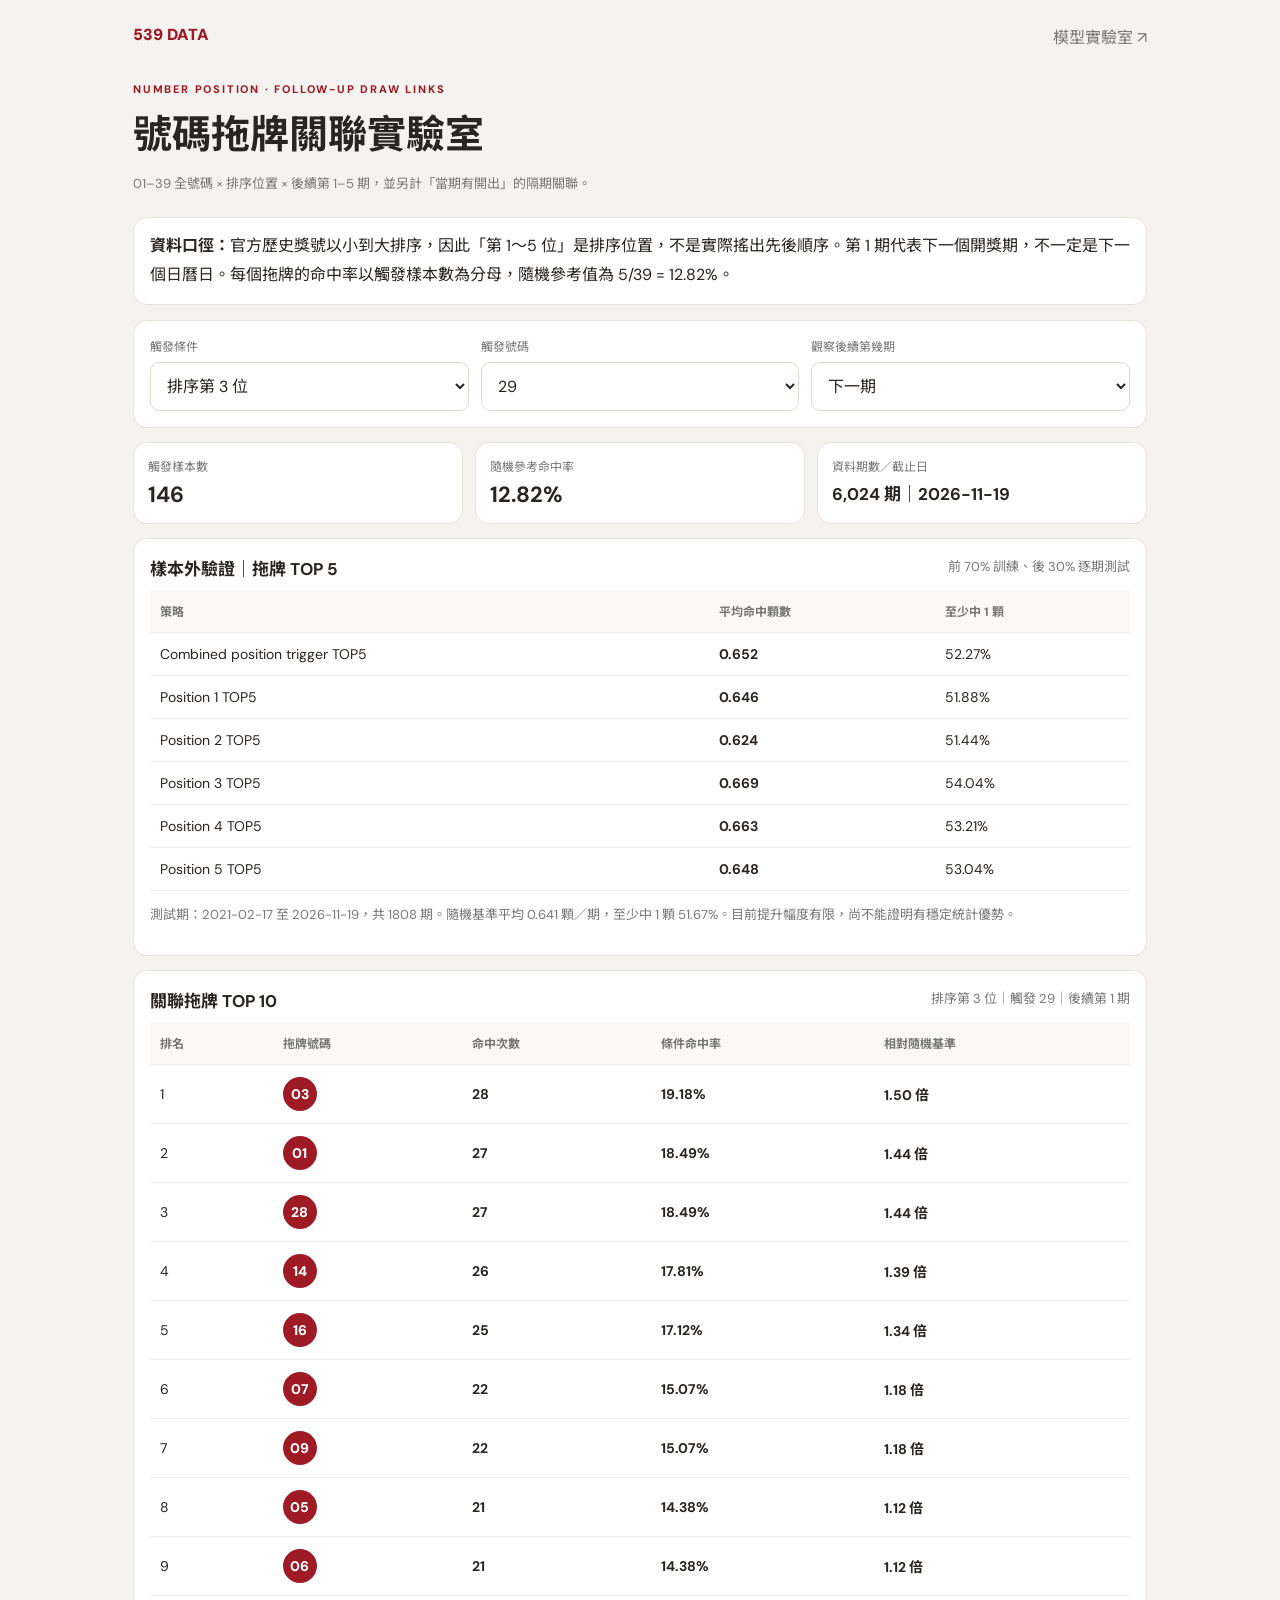
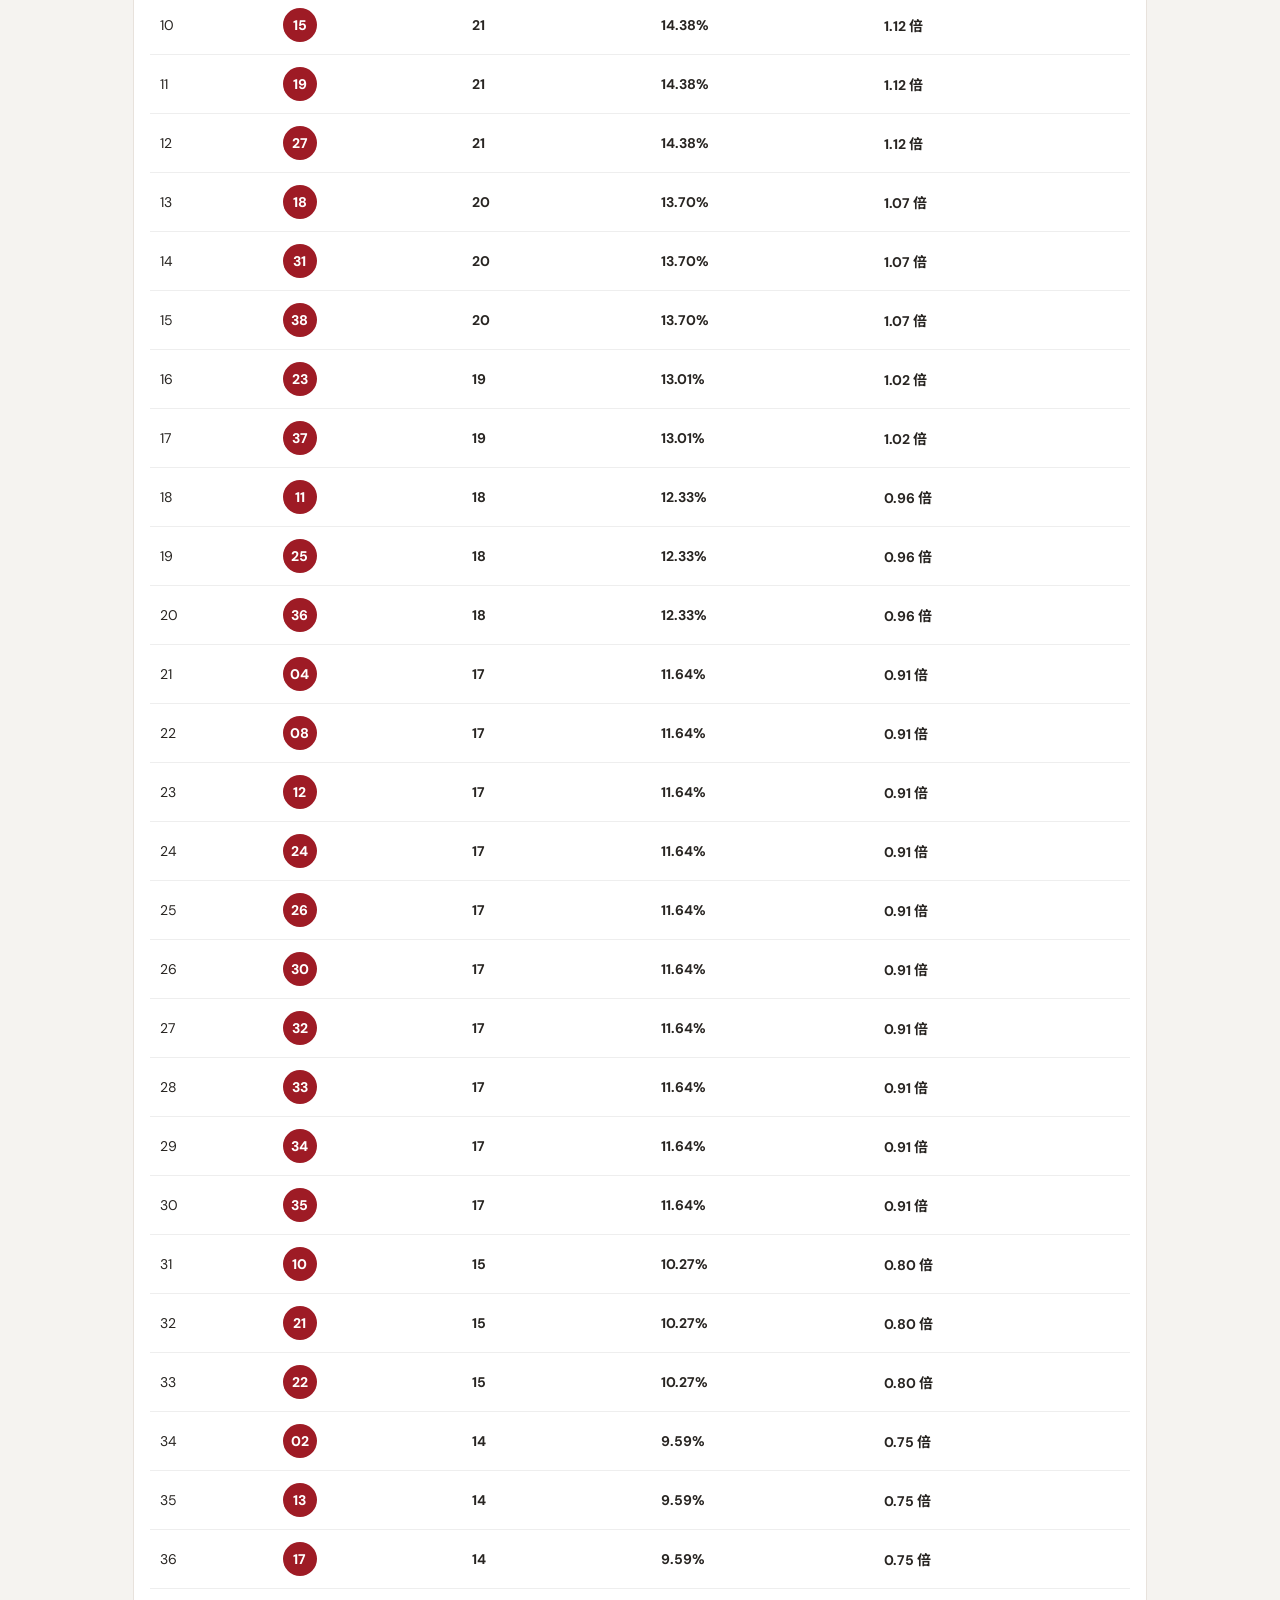
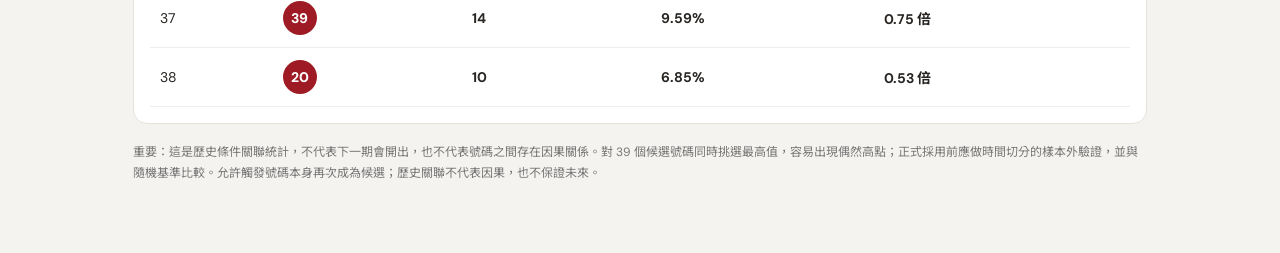
==== drag-lab.html @ 807c3ab5 "Clarify repeat numbers remain valid drag candidates" ====
<!doctype html>
<html lang="zh-Hant">
<head>
<meta charset="utf-8"><meta name="viewport" content="width=device-width,initial-scale=1">
<meta name="theme-color" content="#9e1b25"><meta name="description" content="今彩539全號碼、排序位置與後續開獎期拖牌關聯分析。">
<title>539 DATA｜號碼拖牌關聯實驗室</title>
<link rel="preconnect" href="https://fonts.googleapis.com"><link rel="preconnect" href="https://fonts.gstatic.com" crossorigin>
<link href="https://fonts.googleapis.com/css2?family=DM+Sans:wght@400;500;600;700;800&family=Noto+Sans+TC:wght@400;500;600;700;800&display=swap" rel="stylesheet">
<style>
:root{font-family:"DM Sans","Noto Sans TC",system-ui,sans-serif;color:#282522;background:#f5f3f0}*{box-sizing:border-box}body{margin:0}.wrap{max-width:1050px;margin:auto;padding:24px 18px 56px}.top{display:flex;justify-content:space-between;gap:12px;flex-wrap:wrap}.brand{font-weight:900;color:#9e1b25;text-decoration:none}.top a:last-child{color:#777;text-decoration:none}.intro{margin:34px 0 22px}.eyebrow{font-size:11px;letter-spacing:1.8px;color:#9e1b25;font-weight:800}.intro h1{font-size:clamp(27px,5vw,39px);margin:7px 0}.muted{color:#777;font-size:13px;line-height:1.7}.notice,.panel,.metric{background:white;border:1px solid #e8e2dc;border-radius:14px}.notice{padding:14px 16px;line-height:1.8;margin:15px 0}.controls{display:grid;grid-template-columns:repeat(3,minmax(0,1fr));gap:12px;padding:16px;background:white;border:1px solid #e8e2dc;border-radius:14px}.field label{display:block;font-size:12px;color:#777;margin-bottom:7px}.field select{width:100%;padding:12px;border:1px solid #ded8d1;border-radius:9px;background:#fff;font:inherit;color:#282522}.metrics{display:grid;grid-template-columns:repeat(3,minmax(0,1fr));gap:12px;margin:14px 0}.metric{padding:14px}.metric span{display:block;color:#777;font-size:12px}.metric b{display:block;font-size:22px;margin-top:5px}.panel{padding:16px;margin-top:14px}.panel-head{display:flex;justify-content:space-between;align-items:center;gap:12px;margin-bottom:10px}.panel-head h2{font-size:17px;margin:0}.tablewrap{overflow:auto}table{border-collapse:collapse;width:100%;min-width:520px}th,td{text-align:left;padding:12px 10px;border-bottom:1px solid #eee;font-size:14px}th{font-size:12px;color:#777;background:#faf9f7}td b{font-variant-numeric:tabular-nums}.ball{display:inline-flex;width:34px;height:34px;border-radius:50%;align-items:center;justify-content:center;background:#9e1b25;color:white;font-weight:800}.lift{font-weight:700}.foot{color:#777;font-size:12px;line-height:1.8;margin-top:18px}.empty{padding:18px;color:#777}@media(max-width:620px){.controls{grid-template-columns:1fr}.metrics{grid-template-columns:1fr 1fr}.metric:last-child{grid-column:1/-1}}
</style></head>
<body><main class="wrap">
<div class="top"><a class="brand" href="./">539 DATA</a><a href="./model-lab.html">模型實驗室 ↗</a></div>
<section class="intro"><div class="eyebrow">NUMBER POSITION · FOLLOW-UP DRAW LINKS</div><h1>號碼拖牌關聯實驗室</h1><p class="muted">01–39 全號碼 × 排序位置 × 後續第 1–5 期，並另計「當期有開出」的隔期關聯。</p></section>
<div class="notice"><b>資料口徑：</b>官方歷史獎號以小到大排序，因此「第 1～5 位」是排序位置，不是實際搖出先後順序。第 1 期代表下一個開獎期，不一定是下一個日曆日。每個拖牌的命中率以觸發樣本數為分母，隨機參考值為 5/39 = 12.82%。</div>
<section class="controls">
<div class="field"><label for="mode">觸發條件</label><select id="mode"><option value="0">當期有開出（不分位置）</option><option value="1">排序第 1 位</option><option value="2">排序第 2 位</option><option value="3" selected>排序第 3 位</option><option value="4">排序第 4 位</option><option value="5">排序第 5 位</option></select></div>
<div class="field"><label for="number">觸發號碼</label><select id="number"></select></div>
<div class="field"><label for="lag">觀察後續第幾期</label><select id="lag"><option value="1">下一期</option><option value="2">後第 2 期</option><option value="3">後第 3 期</option><option value="4">後第 4 期</option><option value="5">後第 5 期</option></select></div>
</section>
<section class="metrics"><div class="metric"><span>觸發樣本數</span><b id="samples">—</b></div><div class="metric"><span>隨機參考命中率</span><b>12.82%</b></div><div class="metric"><span>資料期數／截止日</span><b id="periods" style="font-size:17px">—</b></div></section>
<section class="panel"><div class="panel-head"><h2>樣本外驗證｜拖牌 TOP 5</h2><span class="muted">前 70% 訓練、後 30% 逐期測試</span></div><div class="tablewrap"><table><thead><tr><th>策略</th><th>平均命中顆數</th><th>至少中 1 顆</th></tr></thead><tbody id="validationRows"><tr><td colspan="3">讀取驗證資料…</td></tr></tbody></table></div><p class="muted" id="validationNote"></p></section>
<section class="panel"><div class="panel-head"><h2>關聯拖牌 TOP 10</h2><span class="muted" id="caption">—</span></div><div class="tablewrap"><table><thead><tr><th>排名</th><th>拖牌號碼</th><th>命中次數</th><th>條件命中率</th><th>相對隨機基準</th></tr></thead><tbody id="rows"><tr><td colspan="5">載入分析資料中…</td></tr></tbody></table></div></section>
<p class="foot">重要：這是歷史條件關聯統計，不代表下一期會開出，也不代表號碼之間存在因果關係。對 39 個候選號碼同時挑選最高值，容易出現偶然高點；正式採用前應做時間切分的樣本外驗證，並與隨機基準比較。允許觸發號碼本身再次成為候選；歷史關聯不代表因果，也不保證未來。</p>
</main>
<script>
(async()=>{
 const $=s=>document.querySelector(s), pad=n=>String(n).padStart(2,"0");
 const number=$("#number");for(let n=1;n<=39;n++){const o=document.createElement("option");o.value=n;o.textContent=pad(n);if(n===29)o.selected=true;number.append(o)}
 try{
  const r=await fetch("./data/drag-links539.json?v="+Date.now(),{cache:"no-store"});if(!r.ok)throw Error("分析資料尚未部署");const d=await r.json();
  $("#periods").textContent=d.historyCount.toLocaleString("zh-TW")+" 期｜"+d.through;
  if(d.validation){const v=d.validation,rows=v.rows||[];$("#validationRows").innerHTML=rows.map(x=>'<tr><td>'+x.name+'</td><td><b>'+x.avgHitsPerDraw.toFixed(3)+'</b></td><td>'+ (x.atLeastOneRate*100).toFixed(2)+'%</td></tr>').join('');$("#validationNote").textContent='測試期：'+v.testFrom+' 至 '+v.testThrough+'，共 '+v.testDraws+' 期。隨機基準平均 '+v.randomExpectedHits.toFixed(3)+' 顆／期，至少中 1 顆 '+(v.randomAtLeastOne*100).toFixed(2)+'%。目前提升幅度有限，尚不能證明有穩定統計優勢。';}
  function render(){const p=Number($("#mode").value),n=Number(number.value),lag=Number($("#lag").value),item=d.records.find(x=>x.position===p&&x.trigger===n&&x.lag===lag);if(!item)throw Error("找不到對應統計");
   $("#samples").textContent=item.opportunities.toLocaleString("zh-TW");$("#caption").textContent=(p===0?"當期有開出":("排序第 "+p+" 位"))+"｜觸發 "+pad(n)+"｜後續第 "+lag+" 期";
   $("#rows").innerHTML=item.top.map((x,i)=>'<tr><td>'+(i+1)+'</td><td><span class="ball">'+pad(x.number)+'</span></td><td><b>'+x.hits+'</b></td><td><b>'+ (x.rate*100).toFixed(2)+'%</b></td><td class="lift">'+x.lift.toFixed(2)+' 倍</td></tr>').join("");
  }
  ["mode","number","lag"].forEach(id=>$("#"+id).addEventListener("change",render));render();
 }catch(e){$("#rows").innerHTML='<tr><td colspan="5" class="empty">'+e.message+'</td></tr>'}
})();
</script></body></html>
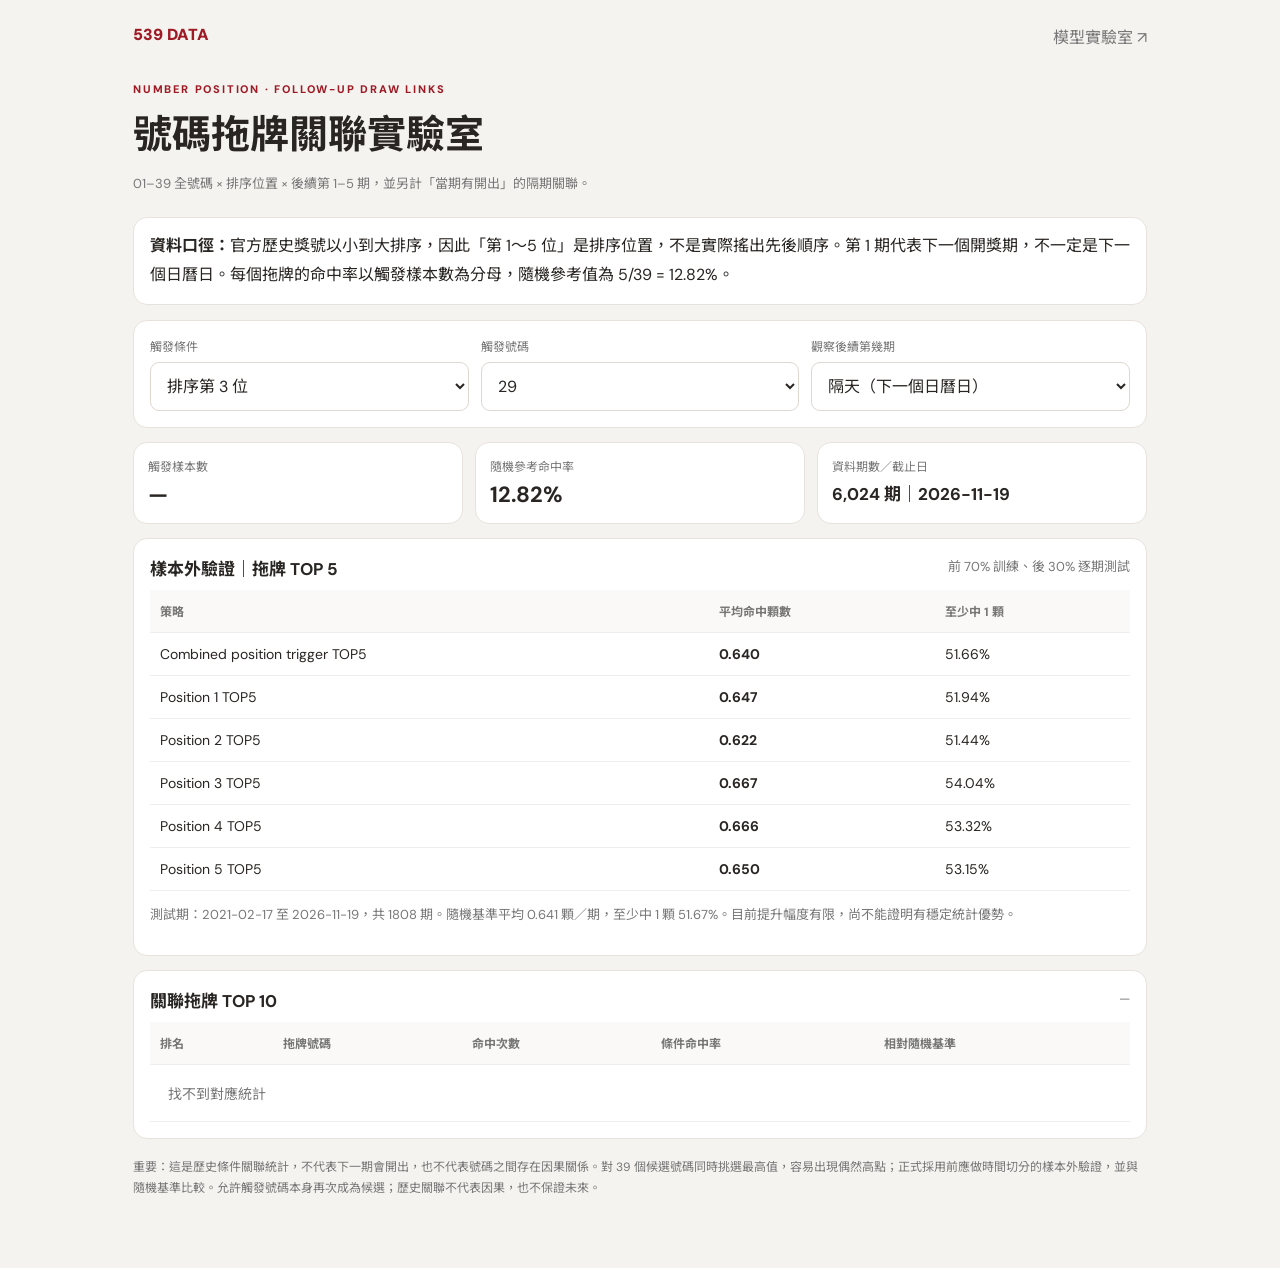
==== commit dc040c26: "Add next-calendar-day option to drag-link lab" ====
--- a/drag-lab.html
+++ b/drag-lab.html
@@ -16,7 +16,7 @@
 <section class="controls">
 <div class="field"><label for="mode">觸發條件</label><select id="mode"><option value="0">當期有開出（不分位置）</option><option value="1">排序第 1 位</option><option value="2">排序第 2 位</option><option value="3" selected>排序第 3 位</option><option value="4">排序第 4 位</option><option value="5">排序第 5 位</option></select></div>
 <div class="field"><label for="number">觸發號碼</label><select id="number"></select></div>
-<div class="field"><label for="lag">觀察後續第幾期</label><select id="lag"><option value="1">下一期</option><option value="2">後第 2 期</option><option value="3">後第 3 期</option><option value="4">後第 4 期</option><option value="5">後第 5 期</option></select></div>
+<div class="field"><label for="lag">觀察後續第幾期</label><select id="lag"><option value="day+1">隔天（下一個日曆日）</option><option value="1">下一期</option><option value="2">後第 2 期</option><option value="3">後第 3 期</option><option value="4">後第 4 期</option><option value="5">後第 5 期</option></select></div>
 </section>
 <section class="metrics"><div class="metric"><span>觸發樣本數</span><b id="samples">—</b></div><div class="metric"><span>隨機參考命中率</span><b>12.82%</b></div><div class="metric"><span>資料期數／截止日</span><b id="periods" style="font-size:17px">—</b></div></section>
 <section class="panel"><div class="panel-head"><h2>樣本外驗證｜拖牌 TOP 5</h2><span class="muted">前 70% 訓練、後 30% 逐期測試</span></div><div class="tablewrap"><table><thead><tr><th>策略</th><th>平均命中顆數</th><th>至少中 1 顆</th></tr></thead><tbody id="validationRows"><tr><td colspan="3">讀取驗證資料…</td></tr></tbody></table></div><p class="muted" id="validationNote"></p></section>
@@ -31,8 +31,8 @@
   const r=await fetch("./data/drag-links539.json?v="+Date.now(),{cache:"no-store"});if(!r.ok)throw Error("分析資料尚未部署");const d=await r.json();
   $("#periods").textContent=d.historyCount.toLocaleString("zh-TW")+" 期｜"+d.through;
   if(d.validation){const v=d.validation,rows=v.rows||[];$("#validationRows").innerHTML=rows.map(x=>'<tr><td>'+x.name+'</td><td><b>'+x.avgHitsPerDraw.toFixed(3)+'</b></td><td>'+ (x.atLeastOneRate*100).toFixed(2)+'%</td></tr>').join('');$("#validationNote").textContent='測試期：'+v.testFrom+' 至 '+v.testThrough+'，共 '+v.testDraws+' 期。隨機基準平均 '+v.randomExpectedHits.toFixed(3)+' 顆／期，至少中 1 顆 '+(v.randomAtLeastOne*100).toFixed(2)+'%。目前提升幅度有限，尚不能證明有穩定統計優勢。';}
-  function render(){const p=Number($("#mode").value),n=Number(number.value),lag=Number($("#lag").value),item=d.records.find(x=>x.position===p&&x.trigger===n&&x.lag===lag);if(!item)throw Error("找不到對應統計");
-   $("#samples").textContent=item.opportunities.toLocaleString("zh-TW");$("#caption").textContent=(p===0?"當期有開出":("排序第 "+p+" 位"))+"｜觸發 "+pad(n)+"｜後續第 "+lag+" 期";
+  function render(){const p=Number($("#mode").value),n=Number(number.value),lag=$("#lag").value,item=lag==="day+1"?d.nextDayRecords?.find(x=>x.position===p&&x.trigger===n):d.records.find(x=>x.position===p&&x.trigger===n&&x.lag===Number(lag));if(!item)throw Error("找不到對應統計");
+   $("#samples").textContent=item.opportunities.toLocaleString("zh-TW");$("#caption").textContent=(p===0?"當期有開出":("排序第 "+p+" 位"))+"｜觸發 "+pad(n)+"｜"+(lag==="day+1"?"隔天（下一個日曆日）":"後續第 "+lag+" 期");
    $("#rows").innerHTML=item.top.map((x,i)=>'<tr><td>'+(i+1)+'</td><td><span class="ball">'+pad(x.number)+'</span></td><td><b>'+x.hits+'</b></td><td><b>'+ (x.rate*100).toFixed(2)+'%</b></td><td class="lift">'+x.lift.toFixed(2)+' 倍</td></tr>').join("");
   }
   ["mode","number","lag"].forEach(id=>$("#"+id).addEventListener("change",render));render();
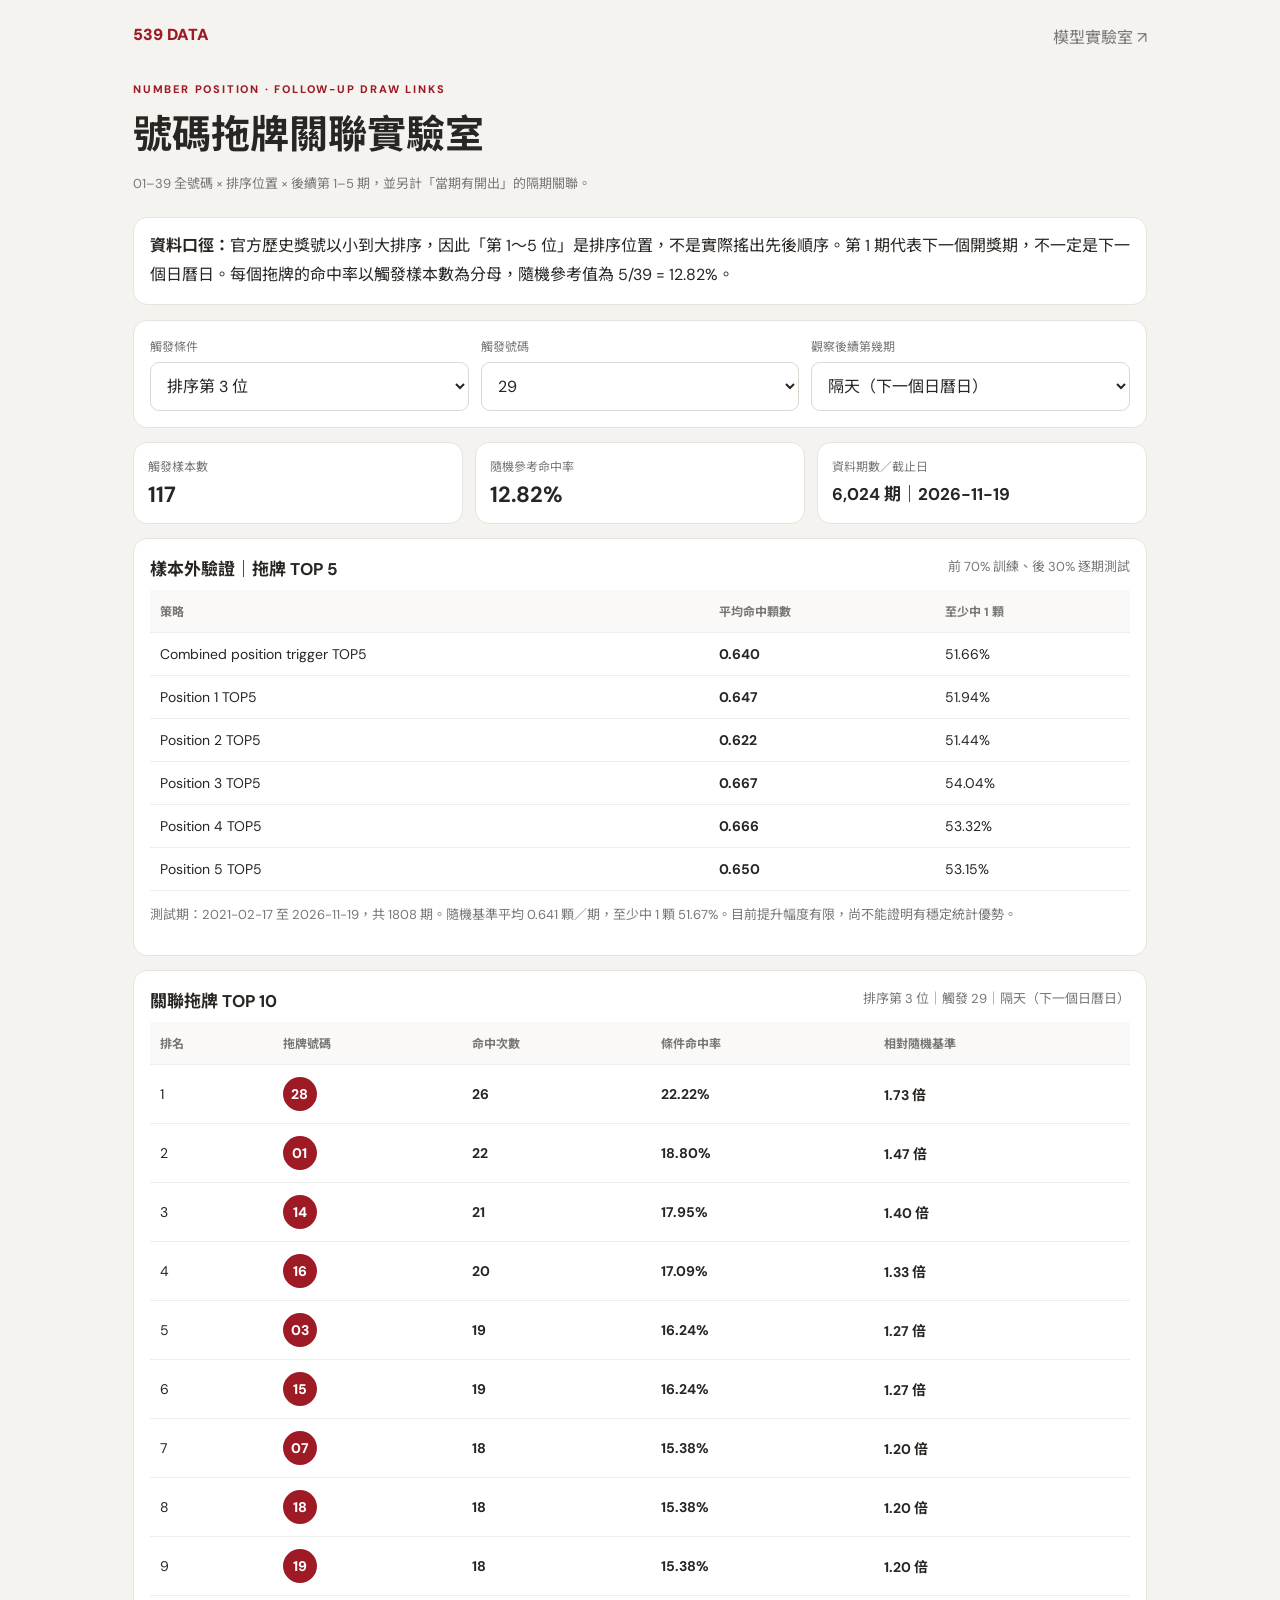
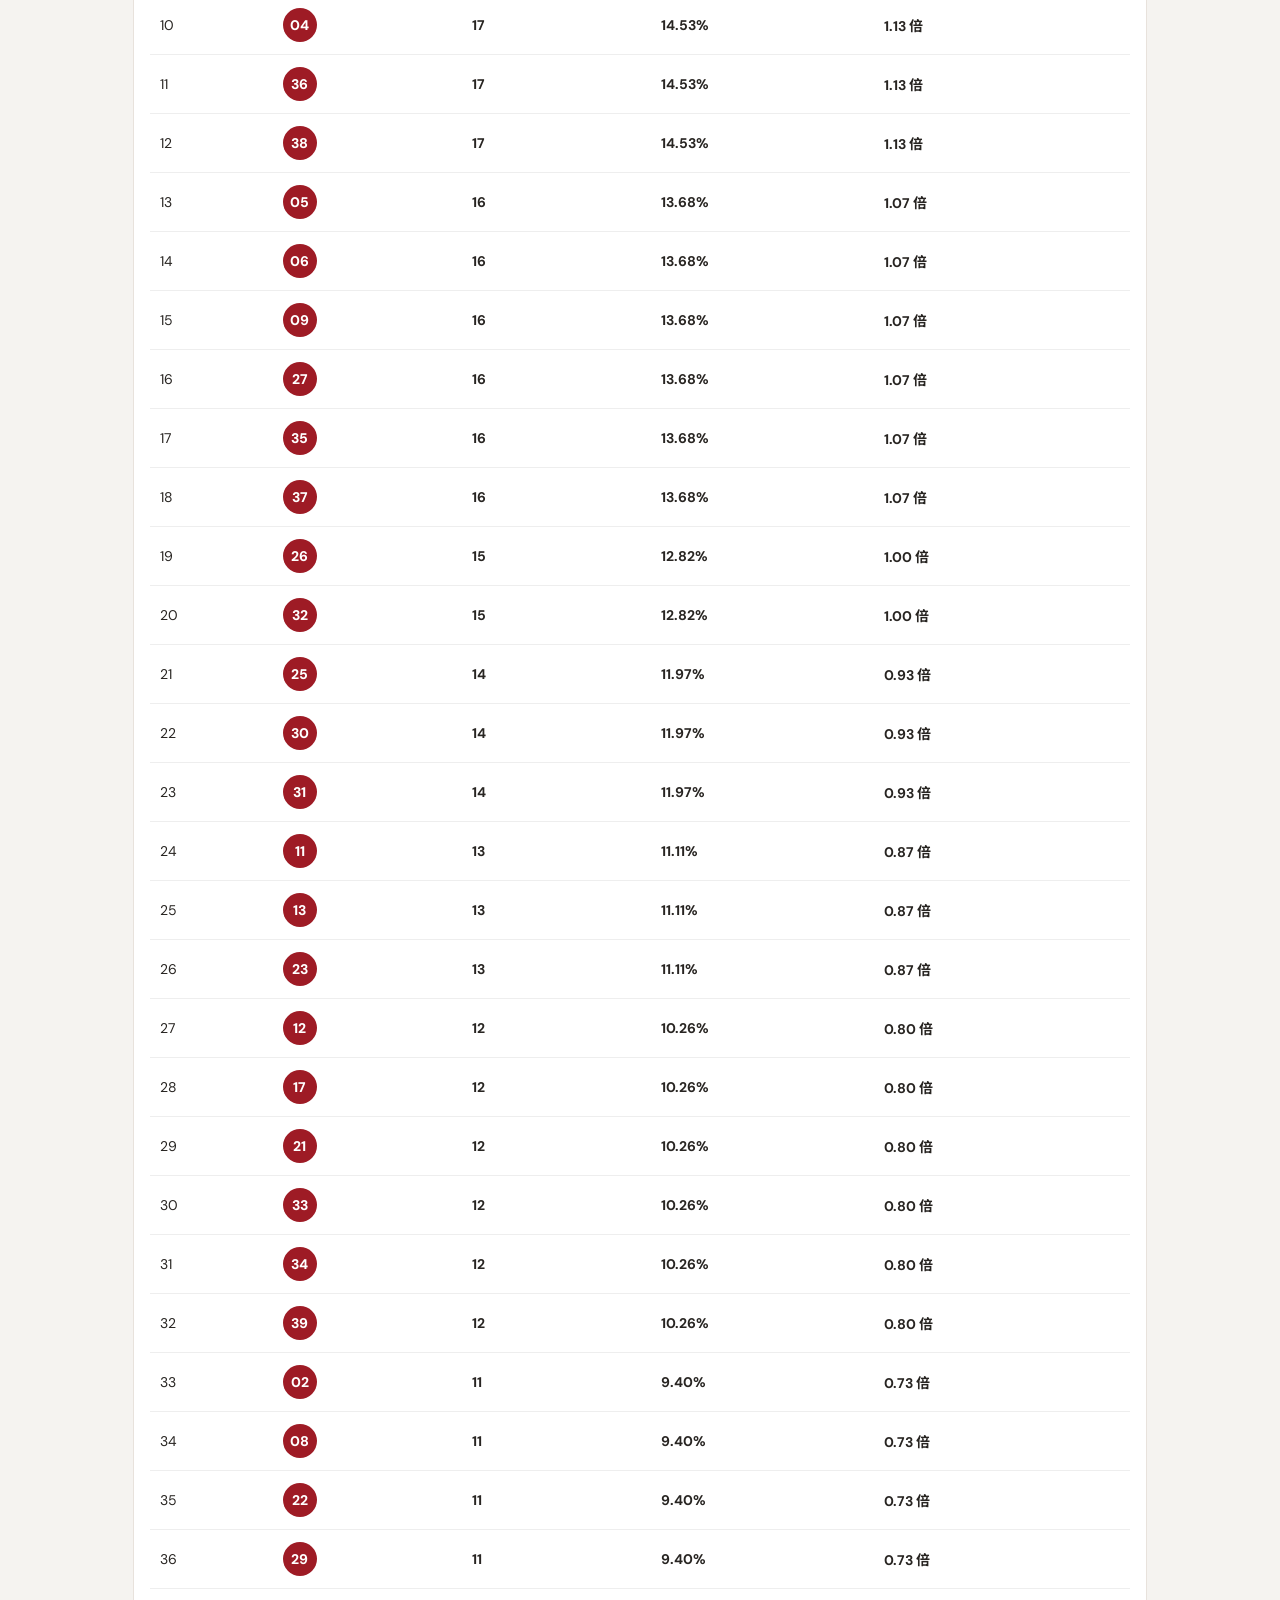
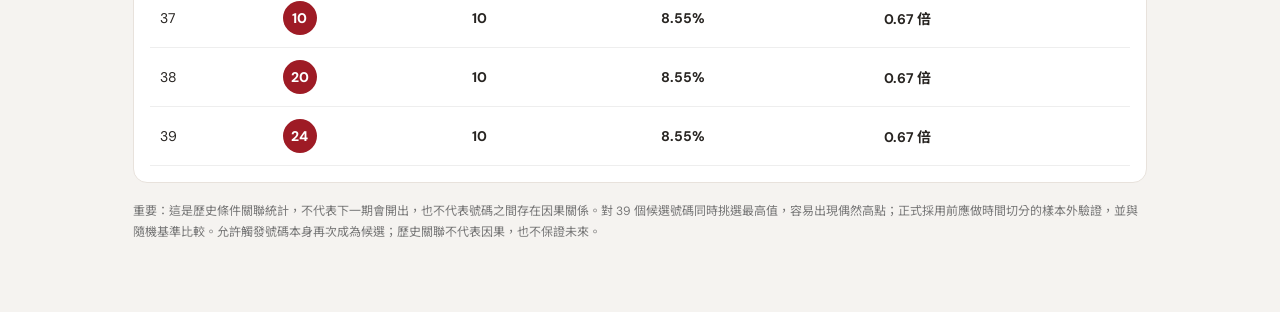
==== commit 955f80de: "Display next-calendar-day holdout performance" ====
--- a/drag-lab.html
+++ b/drag-lab.html
@@ -30,7 +30,7 @@
  try{
   const r=await fetch("./data/drag-links539.json?v="+Date.now(),{cache:"no-store"});if(!r.ok)throw Error("分析資料尚未部署");const d=await r.json();
   $("#periods").textContent=d.historyCount.toLocaleString("zh-TW")+" 期｜"+d.through;
-  if(d.validation){const v=d.validation,rows=v.rows||[];$("#validationRows").innerHTML=rows.map(x=>'<tr><td>'+x.name+'</td><td><b>'+x.avgHitsPerDraw.toFixed(3)+'</b></td><td>'+ (x.atLeastOneRate*100).toFixed(2)+'%</td></tr>').join('');$("#validationNote").textContent='測試期：'+v.testFrom+' 至 '+v.testThrough+'，共 '+v.testDraws+' 期。隨機基準平均 '+v.randomExpectedHits.toFixed(3)+' 顆／期，至少中 1 顆 '+(v.randomAtLeastOne*100).toFixed(2)+'%。目前提升幅度有限，尚不能證明有穩定統計優勢。';}
+  if(d.validation){const v=d.validation,rows=v.rows||[];$("#validationRows").innerHTML=rows.map(x=>'<tr><td>'+x.name+'</td><td><b>'+x.avgHitsPerDraw.toFixed(3)+'</b></td><td>'+ (x.atLeastOneRate*100).toFixed(2)+'%</td></tr>').join('')+(v.nextCalendarDay?'<tr><td><b>次一日曆日拖牌 TOP5</b></td><td><b>'+v.nextCalendarDay.avgHitsPerDraw.toFixed(3)+'</b></td><td>'+(v.nextCalendarDay.atLeastOneRate*100).toFixed(2)+'%</td></tr>':'');$("#validationNote").textContent='測試期：'+v.testFrom+' 至 '+v.testThrough+'，共 '+v.testDraws+' 期。隨機基準平均 '+v.randomExpectedHits.toFixed(3)+' 顆／期，至少中 1 顆 '+(v.randomAtLeastOne*100).toFixed(2)+'%。目前提升幅度有限，尚不能證明有穩定統計優勢。';}
   function render(){const p=Number($("#mode").value),n=Number(number.value),lag=$("#lag").value,item=lag==="day+1"?d.nextDayRecords?.find(x=>x.position===p&&x.trigger===n):d.records.find(x=>x.position===p&&x.trigger===n&&x.lag===Number(lag));if(!item)throw Error("找不到對應統計");
    $("#samples").textContent=item.opportunities.toLocaleString("zh-TW");$("#caption").textContent=(p===0?"當期有開出":("排序第 "+p+" 位"))+"｜觸發 "+pad(n)+"｜"+(lag==="day+1"?"隔天（下一個日曆日）":"後續第 "+lag+" 期");
    $("#rows").innerHTML=item.top.map((x,i)=>'<tr><td>'+(i+1)+'</td><td><span class="ball">'+pad(x.number)+'</span></td><td><b>'+x.hits+'</b></td><td><b>'+ (x.rate*100).toFixed(2)+'%</b></td><td class="lift">'+x.lift.toFixed(2)+' 倍</td></tr>').join("");
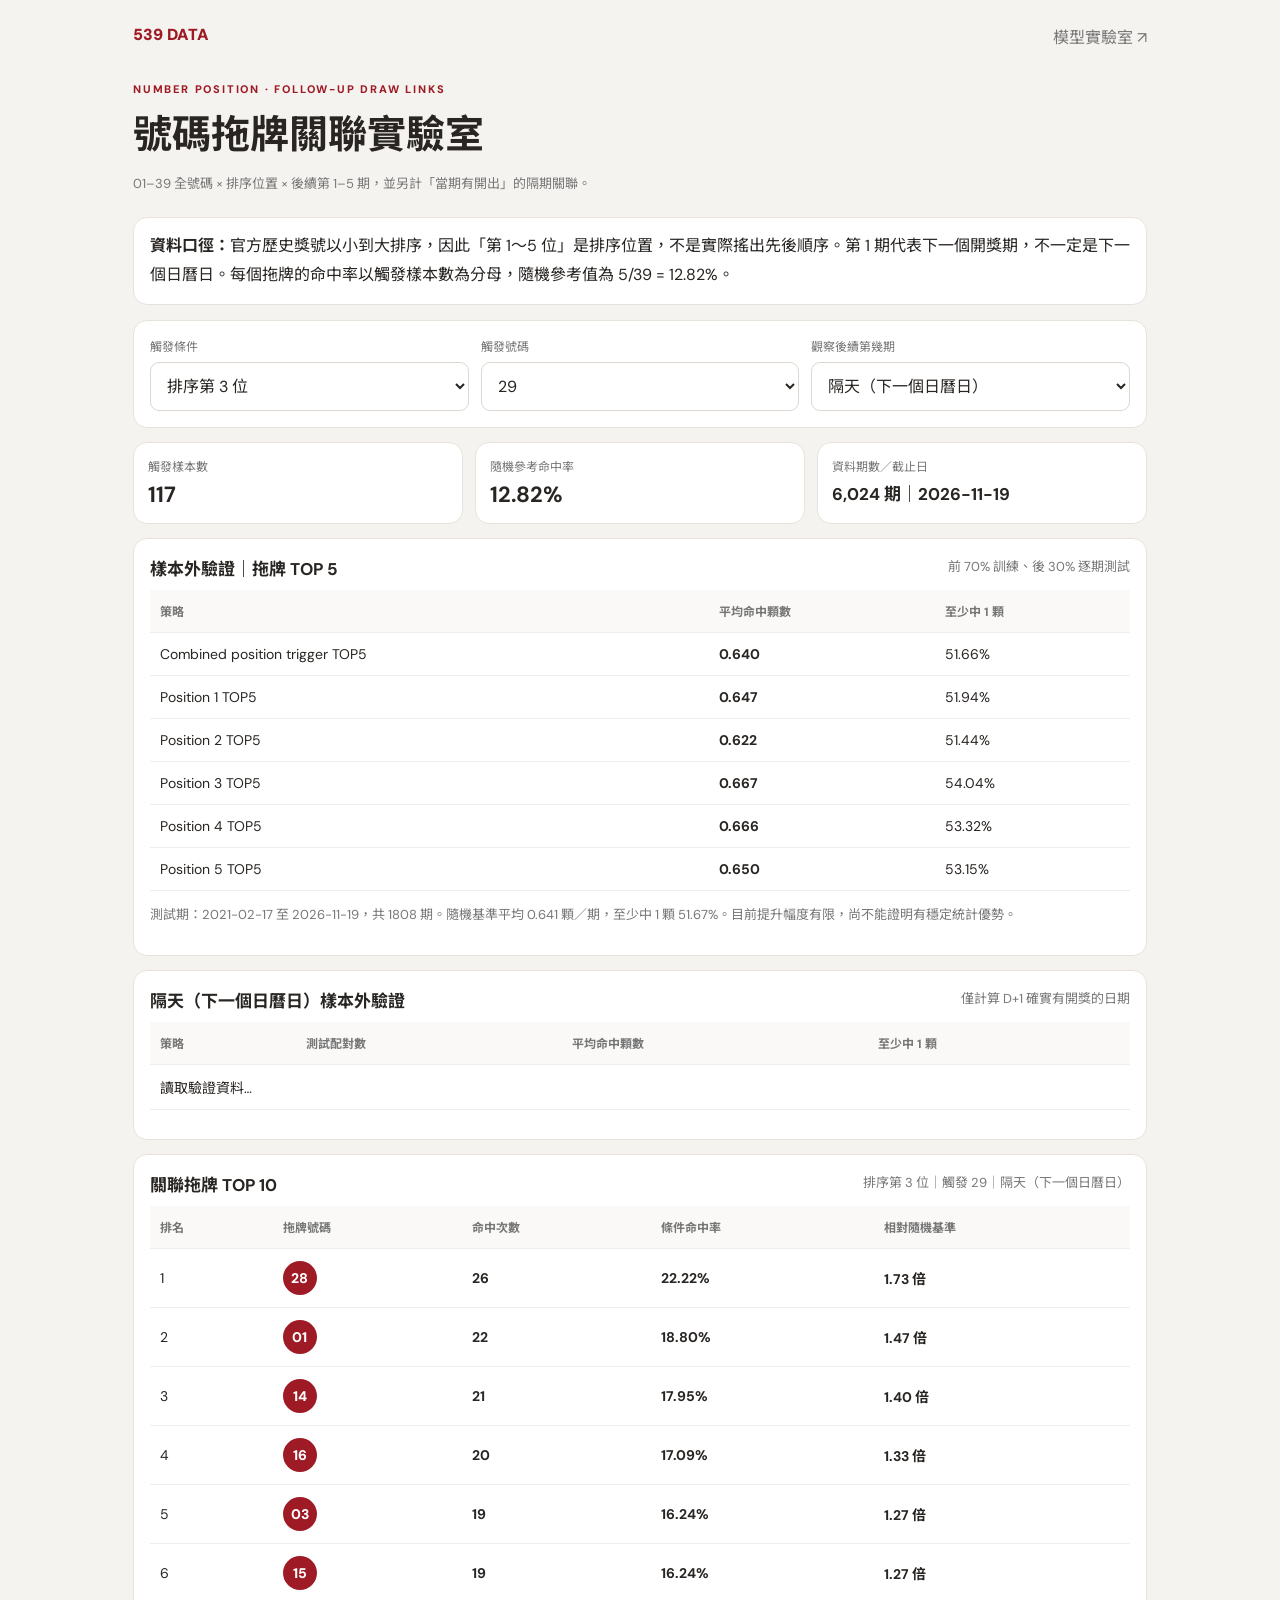
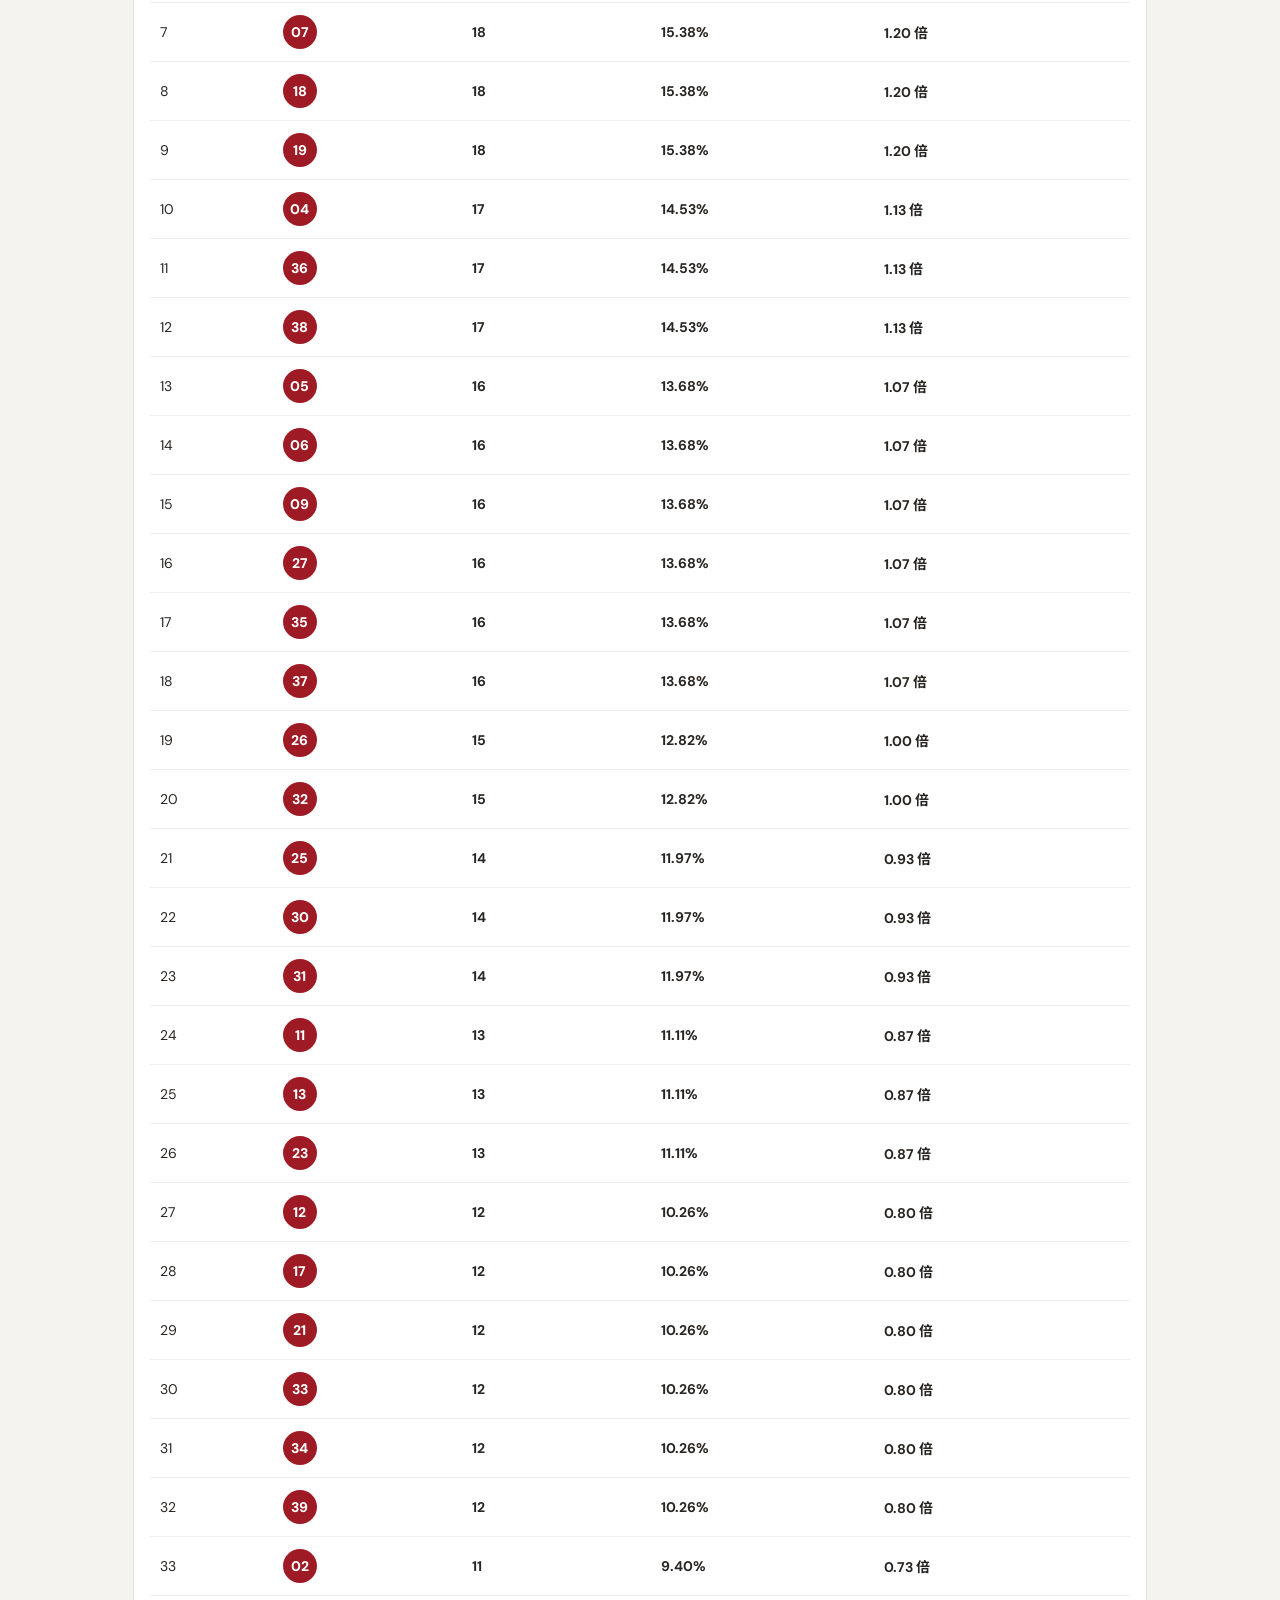
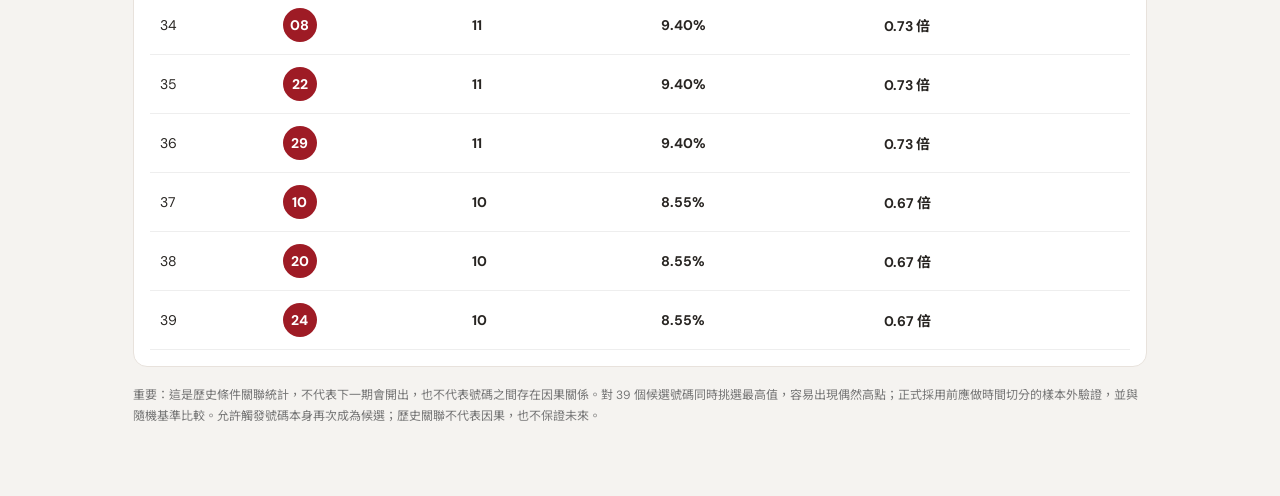
==== commit 508034b6: "Show exact next-calendar-day holdout results" ====
--- a/drag-lab.html
+++ b/drag-lab.html
@@ -20,6 +20,7 @@
 </section>
 <section class="metrics"><div class="metric"><span>觸發樣本數</span><b id="samples">—</b></div><div class="metric"><span>隨機參考命中率</span><b>12.82%</b></div><div class="metric"><span>資料期數／截止日</span><b id="periods" style="font-size:17px">—</b></div></section>
 <section class="panel"><div class="panel-head"><h2>樣本外驗證｜拖牌 TOP 5</h2><span class="muted">前 70% 訓練、後 30% 逐期測試</span></div><div class="tablewrap"><table><thead><tr><th>策略</th><th>平均命中顆數</th><th>至少中 1 顆</th></tr></thead><tbody id="validationRows"><tr><td colspan="3">讀取驗證資料…</td></tr></tbody></table></div><p class="muted" id="validationNote"></p></section>
+<section class="panel"><div class="panel-head"><h2>隔天（下一個日曆日）樣本外驗證</h2><span class="muted">僅計算 D+1 確實有開獎的日期</span></div><div class="tablewrap"><table><thead><tr><th>策略</th><th>測試配對數</th><th>平均命中顆數</th><th>至少中 1 顆</th></tr></thead><tbody id="nextDayValidationRows"><tr><td colspan="4">讀取驗證資料…</td></tr></tbody></table></div><p class="muted" id="nextDayValidationNote"></p></section>
 <section class="panel"><div class="panel-head"><h2>關聯拖牌 TOP 10</h2><span class="muted" id="caption">—</span></div><div class="tablewrap"><table><thead><tr><th>排名</th><th>拖牌號碼</th><th>命中次數</th><th>條件命中率</th><th>相對隨機基準</th></tr></thead><tbody id="rows"><tr><td colspan="5">載入分析資料中…</td></tr></tbody></table></div></section>
 <p class="foot">重要：這是歷史條件關聯統計，不代表下一期會開出，也不代表號碼之間存在因果關係。對 39 個候選號碼同時挑選最高值，容易出現偶然高點；正式採用前應做時間切分的樣本外驗證，並與隨機基準比較。允許觸發號碼本身再次成為候選；歷史關聯不代表因果，也不保證未來。</p>
 </main>
@@ -31,6 +32,7 @@
   const r=await fetch("./data/drag-links539.json?v="+Date.now(),{cache:"no-store"});if(!r.ok)throw Error("分析資料尚未部署");const d=await r.json();
   $("#periods").textContent=d.historyCount.toLocaleString("zh-TW")+" 期｜"+d.through;
   if(d.validation){const v=d.validation,rows=v.rows||[];$("#validationRows").innerHTML=rows.map(x=>'<tr><td>'+x.name+'</td><td><b>'+x.avgHitsPerDraw.toFixed(3)+'</b></td><td>'+ (x.atLeastOneRate*100).toFixed(2)+'%</td></tr>').join('')+(v.nextCalendarDay?'<tr><td><b>次一日曆日拖牌 TOP5</b></td><td><b>'+v.nextCalendarDay.avgHitsPerDraw.toFixed(3)+'</b></td><td>'+(v.nextCalendarDay.atLeastOneRate*100).toFixed(2)+'%</td></tr>':'');$("#validationNote").textContent='測試期：'+v.testFrom+' 至 '+v.testThrough+'，共 '+v.testDraws+' 期。隨機基準平均 '+v.randomExpectedHits.toFixed(3)+' 顆／期，至少中 1 顆 '+(v.randomAtLeastOne*100).toFixed(2)+'%。目前提升幅度有限，尚不能證明有穩定統計優勢。';}
+  if(d.nextDayValidation){const v=d.nextDayValidation;$("#nextDayValidationRows").innerHTML=v.rows.map(x=>'<tr><td>'+x.name+'</td><td>'+(x.testPairs??v.testPairs).toLocaleString("zh-TW")+'</td><td><b>'+x.avgHitsPerPair.toFixed(3)+'</b></td><td>'+(x.atLeastOneRate*100).toFixed(2)+'%</td></tr>').join("");$("#nextDayValidationNote").textContent="訓練資料截至 "+v.trainThrough+"；測試日期從 "+v.testFrom+" 至 "+v.testThrough+"。只有下一個日曆日確實有開獎的配對才納入；隨機基準平均 "+v.randomExpectedHits.toFixed(3)+" 顆／組、至少中 1 顆 "+(v.randomAtLeastOne*100).toFixed(2)+"%。"}
   function render(){const p=Number($("#mode").value),n=Number(number.value),lag=$("#lag").value,item=lag==="day+1"?d.nextDayRecords?.find(x=>x.position===p&&x.trigger===n):d.records.find(x=>x.position===p&&x.trigger===n&&x.lag===Number(lag));if(!item)throw Error("找不到對應統計");
    $("#samples").textContent=item.opportunities.toLocaleString("zh-TW");$("#caption").textContent=(p===0?"當期有開出":("排序第 "+p+" 位"))+"｜觸發 "+pad(n)+"｜"+(lag==="day+1"?"隔天（下一個日曆日）":"後續第 "+lag+" 期");
    $("#rows").innerHTML=item.top.map((x,i)=>'<tr><td>'+(i+1)+'</td><td><span class="ball">'+pad(x.number)+'</span></td><td><b>'+x.hits+'</b></td><td><b>'+ (x.rate*100).toFixed(2)+'%</b></td><td class="lift">'+x.lift.toFixed(2)+' 倍</td></tr>').join("");
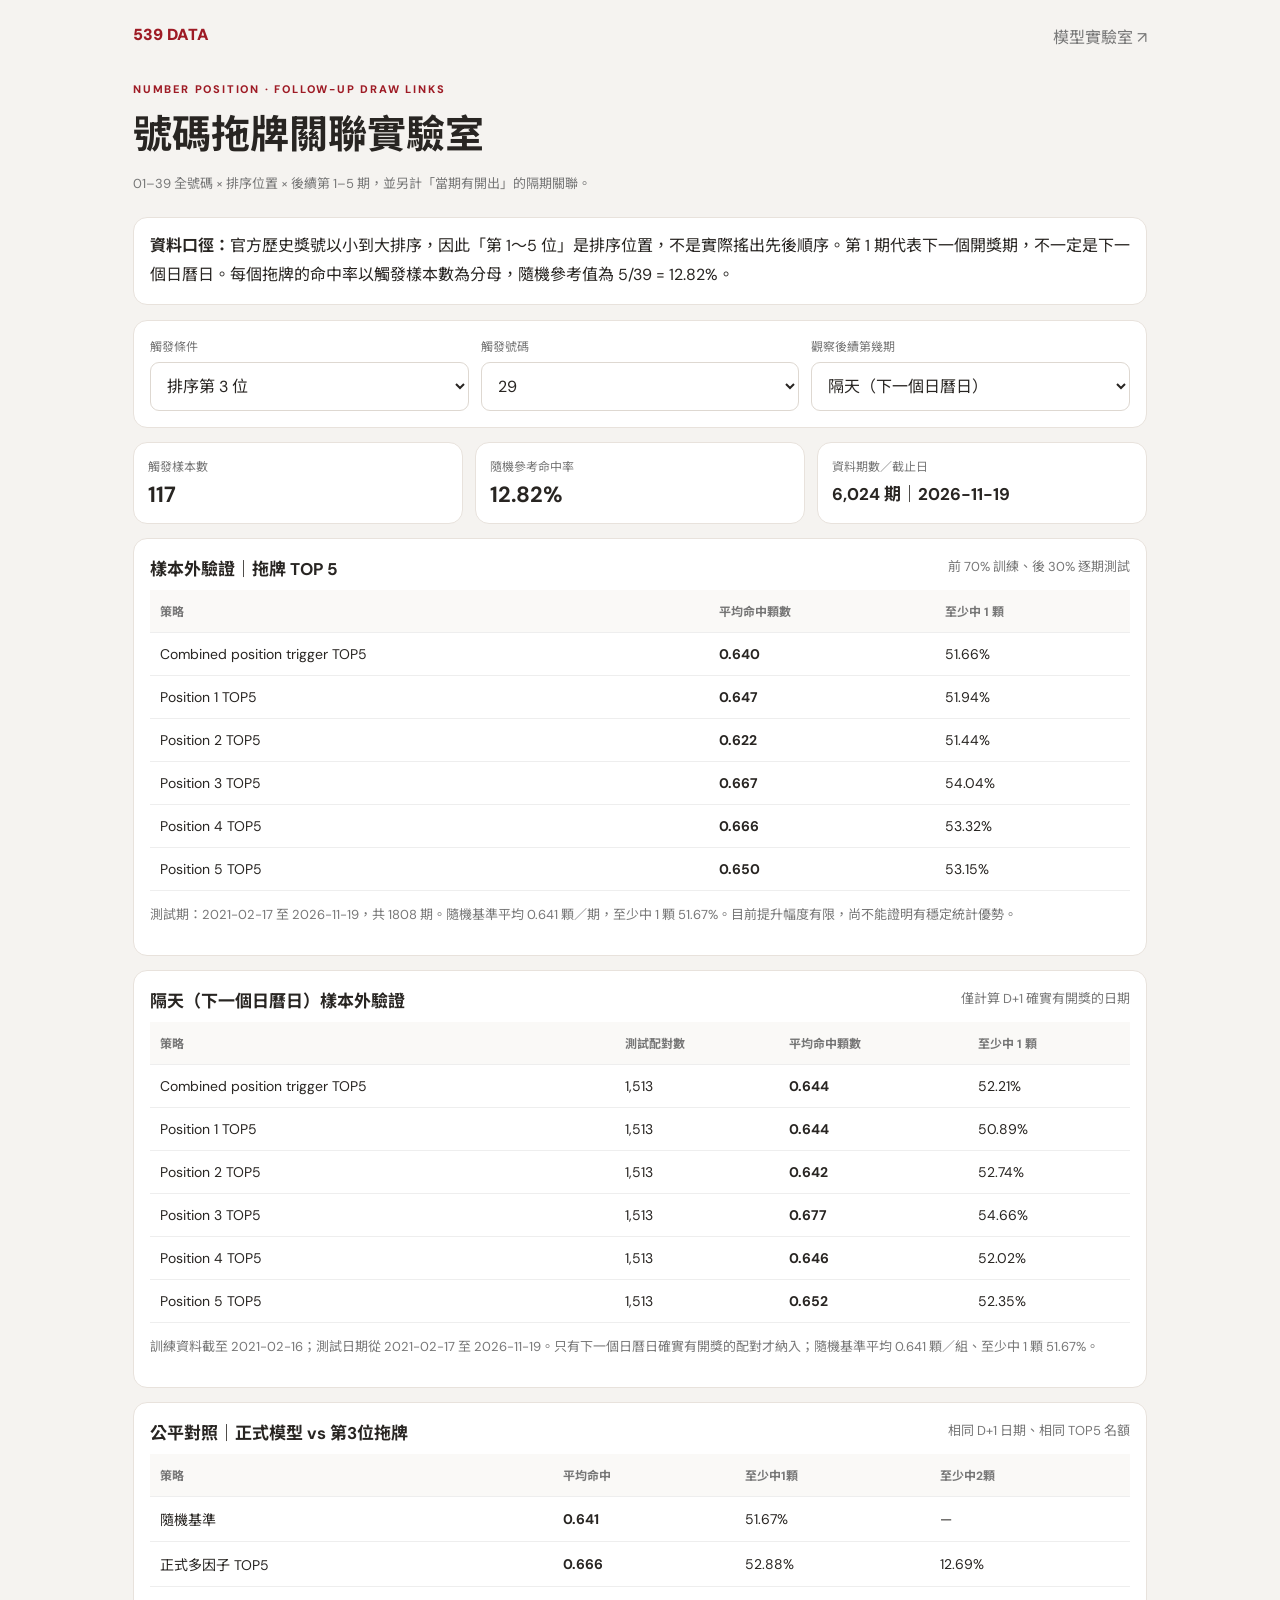
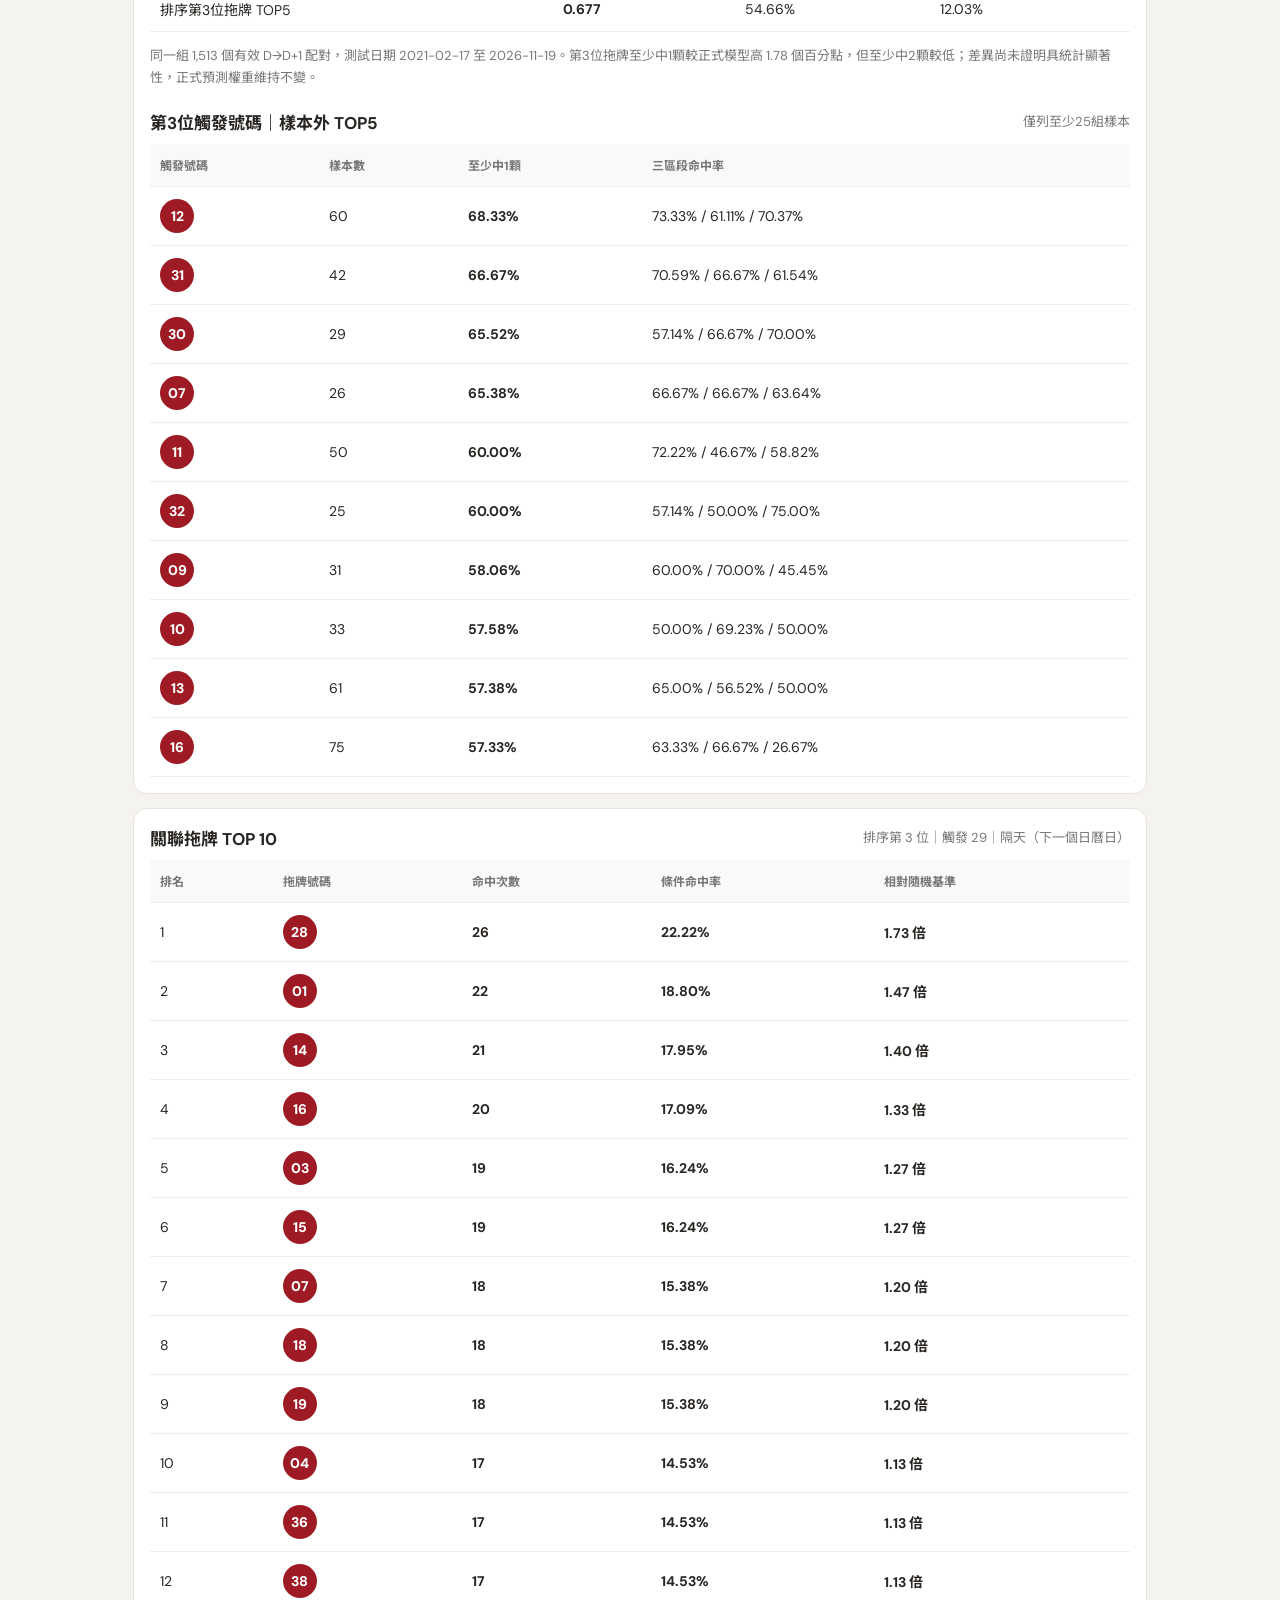
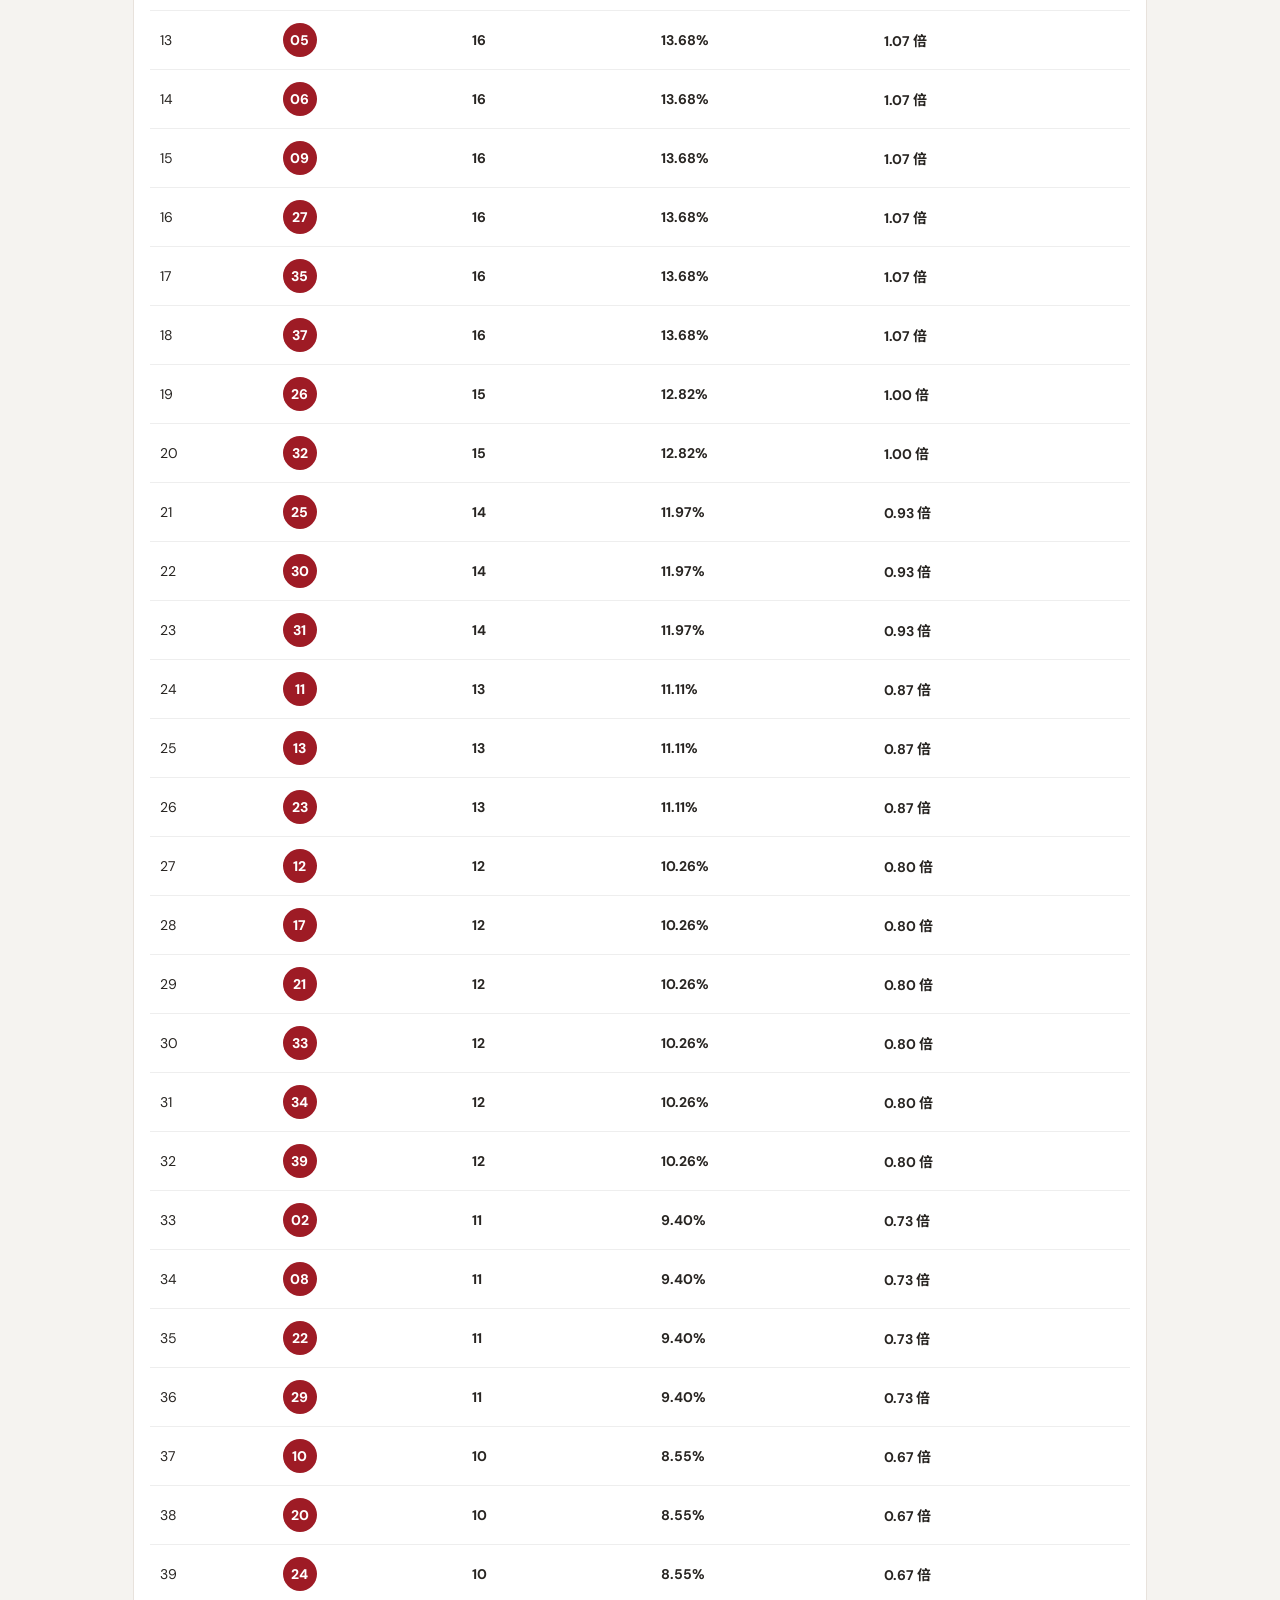
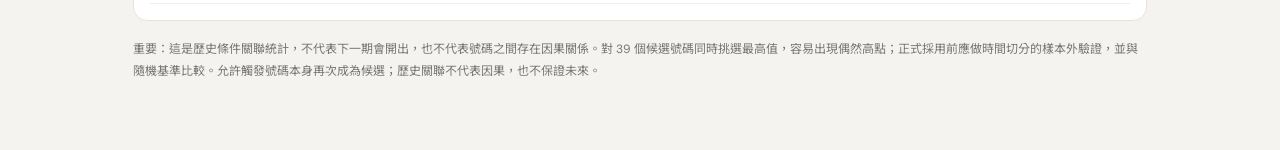
==== commit 9ba2984e: "Display matched D+1 model comparison and position-3 trigger audit" ====
--- a/drag-lab.html
+++ b/drag-lab.html
@@ -21,6 +21,7 @@
 <section class="metrics"><div class="metric"><span>觸發樣本數</span><b id="samples">—</b></div><div class="metric"><span>隨機參考命中率</span><b>12.82%</b></div><div class="metric"><span>資料期數／截止日</span><b id="periods" style="font-size:17px">—</b></div></section>
 <section class="panel"><div class="panel-head"><h2>樣本外驗證｜拖牌 TOP 5</h2><span class="muted">前 70% 訓練、後 30% 逐期測試</span></div><div class="tablewrap"><table><thead><tr><th>策略</th><th>平均命中顆數</th><th>至少中 1 顆</th></tr></thead><tbody id="validationRows"><tr><td colspan="3">讀取驗證資料…</td></tr></tbody></table></div><p class="muted" id="validationNote"></p></section>
 <section class="panel"><div class="panel-head"><h2>隔天（下一個日曆日）樣本外驗證</h2><span class="muted">僅計算 D+1 確實有開獎的日期</span></div><div class="tablewrap"><table><thead><tr><th>策略</th><th>測試配對數</th><th>平均命中顆數</th><th>至少中 1 顆</th></tr></thead><tbody id="nextDayValidationRows"><tr><td colspan="4">讀取驗證資料…</td></tr></tbody></table></div><p class="muted" id="nextDayValidationNote"></p></section>
+<section class="panel"><div class="panel-head"><h2>公平對照｜正式模型 vs 第3位拖牌</h2><span class="muted">相同 D+1 日期、相同 TOP5 名額</span></div><div class="tablewrap"><table><thead><tr><th>策略</th><th>平均命中</th><th>至少中1顆</th><th>至少中2顆</th></tr></thead><tbody id="matchedRows"><tr><td colspan="4">讀取公平對照資料…</td></tr></tbody></table></div><p class="muted" id="matchedNote"></p><div class="panel-head" style="margin-top:20px"><h2>第3位觸發號碼｜樣本外 TOP5</h2><span class="muted">僅列至少25組樣本</span></div><div class="tablewrap"><table><thead><tr><th>觸發號碼</th><th>樣本數</th><th>至少中1顆</th><th>三區段命中率</th></tr></thead><tbody id="triggerRows"><tr><td colspan="4">讀取逐號資料…</td></tr></tbody></table></div></section>
 <section class="panel"><div class="panel-head"><h2>關聯拖牌 TOP 10</h2><span class="muted" id="caption">—</span></div><div class="tablewrap"><table><thead><tr><th>排名</th><th>拖牌號碼</th><th>命中次數</th><th>條件命中率</th><th>相對隨機基準</th></tr></thead><tbody id="rows"><tr><td colspan="5">載入分析資料中…</td></tr></tbody></table></div></section>
 <p class="foot">重要：這是歷史條件關聯統計，不代表下一期會開出，也不代表號碼之間存在因果關係。對 39 個候選號碼同時挑選最高值，容易出現偶然高點；正式採用前應做時間切分的樣本外驗證，並與隨機基準比較。允許觸發號碼本身再次成為候選；歷史關聯不代表因果，也不保證未來。</p>
 </main>
@@ -33,6 +34,14 @@
   $("#periods").textContent=d.historyCount.toLocaleString("zh-TW")+" 期｜"+d.through;
   if(d.validation){const v=d.validation,rows=v.rows||[];$("#validationRows").innerHTML=rows.map(x=>'<tr><td>'+x.name+'</td><td><b>'+x.avgHitsPerDraw.toFixed(3)+'</b></td><td>'+ (x.atLeastOneRate*100).toFixed(2)+'%</td></tr>').join('')+(v.nextCalendarDay?'<tr><td><b>次一日曆日拖牌 TOP5</b></td><td><b>'+v.nextCalendarDay.avgHitsPerDraw.toFixed(3)+'</b></td><td>'+(v.nextCalendarDay.atLeastOneRate*100).toFixed(2)+'%</td></tr>':'');$("#validationNote").textContent='測試期：'+v.testFrom+' 至 '+v.testThrough+'，共 '+v.testDraws+' 期。隨機基準平均 '+v.randomExpectedHits.toFixed(3)+' 顆／期，至少中 1 顆 '+(v.randomAtLeastOne*100).toFixed(2)+'%。目前提升幅度有限，尚不能證明有穩定統計優勢。';}
   if(d.nextDayValidation){const v=d.nextDayValidation;$("#nextDayValidationRows").innerHTML=v.rows.map(x=>'<tr><td>'+x.name+'</td><td>'+(x.testPairs??v.testPairs).toLocaleString("zh-TW")+'</td><td><b>'+x.avgHitsPerPair.toFixed(3)+'</b></td><td>'+(x.atLeastOneRate*100).toFixed(2)+'%</td></tr>').join("");$("#nextDayValidationNote").textContent="訓練資料截至 "+v.trainThrough+"；測試日期從 "+v.testFrom+" 至 "+v.testThrough+"。只有下一個日曆日確實有開獎的配對才納入；隨機基準平均 "+v.randomExpectedHits.toFixed(3)+" 顆／組、至少中 1 顆 "+(v.randomAtLeastOne*100).toFixed(2)+"%。"}
+  try{
+   const vr=await fetch("./data/drag-validation539.json?v="+Date.now(),{cache:"no-store"});if(!vr.ok)throw Error("公平對照資料尚未部署");const v=await vr.json(),fmt=x=>(x*100).toFixed(2)+"%";
+   const rows=[["隨機基準",v.randomBaseline.avgHits,v.randomBaseline.atLeast1,null],["正式多因子 TOP5",v.formalMultifactor.avgHits,v.formalMultifactor.atLeast1,v.formalMultifactor.atLeast2],["排序第3位拖牌 TOP5",v.position3DragTop5.avgHits,v.position3DragTop5.atLeast1,v.position3DragTop5.atLeast2]];
+   $("#matchedRows").innerHTML=rows.map(x=>'<tr><td>'+x[0]+'</td><td><b>'+x[1].toFixed(3)+'</b></td><td>'+fmt(x[2])+'</td><td>'+(x[3]===null?"—":fmt(x[3]))+'</td></tr>').join("");
+   $("#matchedNote").textContent="同一組 "+v.testPairs.toLocaleString("zh-TW")+" 個有效 D→D+1 配對，測試日期 "+v.testFrom+" 至 "+v.dataThrough+"。第3位拖牌至少中1顆較正式模型高 "+((v.position3DragTop5.atLeast1-v.formalMultifactor.atLeast1)*100).toFixed(2)+" 個百分點，但至少中2顆較低；差異尚未證明具統計顯著性，正式預測權重維持不變。";
+   const qualified=v.byTrigger.filter(x=>x.samples>=25).sort((a,b)=>b.atLeast1-a.atLeast1);
+   $("#triggerRows").innerHTML=qualified.slice(0,10).map(x=>'<tr><td><span class="ball">'+pad(x.trigger)+'</span></td><td>'+x.samples+'</td><td><b>'+fmt(x.atLeast1)+'</b></td><td>'+x.blocks.map(b=>b.samples?fmt(b.atLeast1):"—").join(" / ")+'</td></tr>').join("");
+  }catch(e){$("#matchedRows").innerHTML='<tr><td colspan="4" class="empty">'+e.message+'</td></tr>';}
   function render(){const p=Number($("#mode").value),n=Number(number.value),lag=$("#lag").value,item=lag==="day+1"?d.nextDayRecords?.find(x=>x.position===p&&x.trigger===n):d.records.find(x=>x.position===p&&x.trigger===n&&x.lag===Number(lag));if(!item)throw Error("找不到對應統計");
    $("#samples").textContent=item.opportunities.toLocaleString("zh-TW");$("#caption").textContent=(p===0?"當期有開出":("排序第 "+p+" 位"))+"｜觸發 "+pad(n)+"｜"+(lag==="day+1"?"隔天（下一個日曆日）":"後續第 "+lag+" 期");
    $("#rows").innerHTML=item.top.map((x,i)=>'<tr><td>'+(i+1)+'</td><td><span class="ball">'+pad(x.number)+'</span></td><td><b>'+x.hits+'</b></td><td><b>'+ (x.rate*100).toFixed(2)+'%</b></td><td class="lift">'+x.lift.toFixed(2)+' 倍</td></tr>').join("");
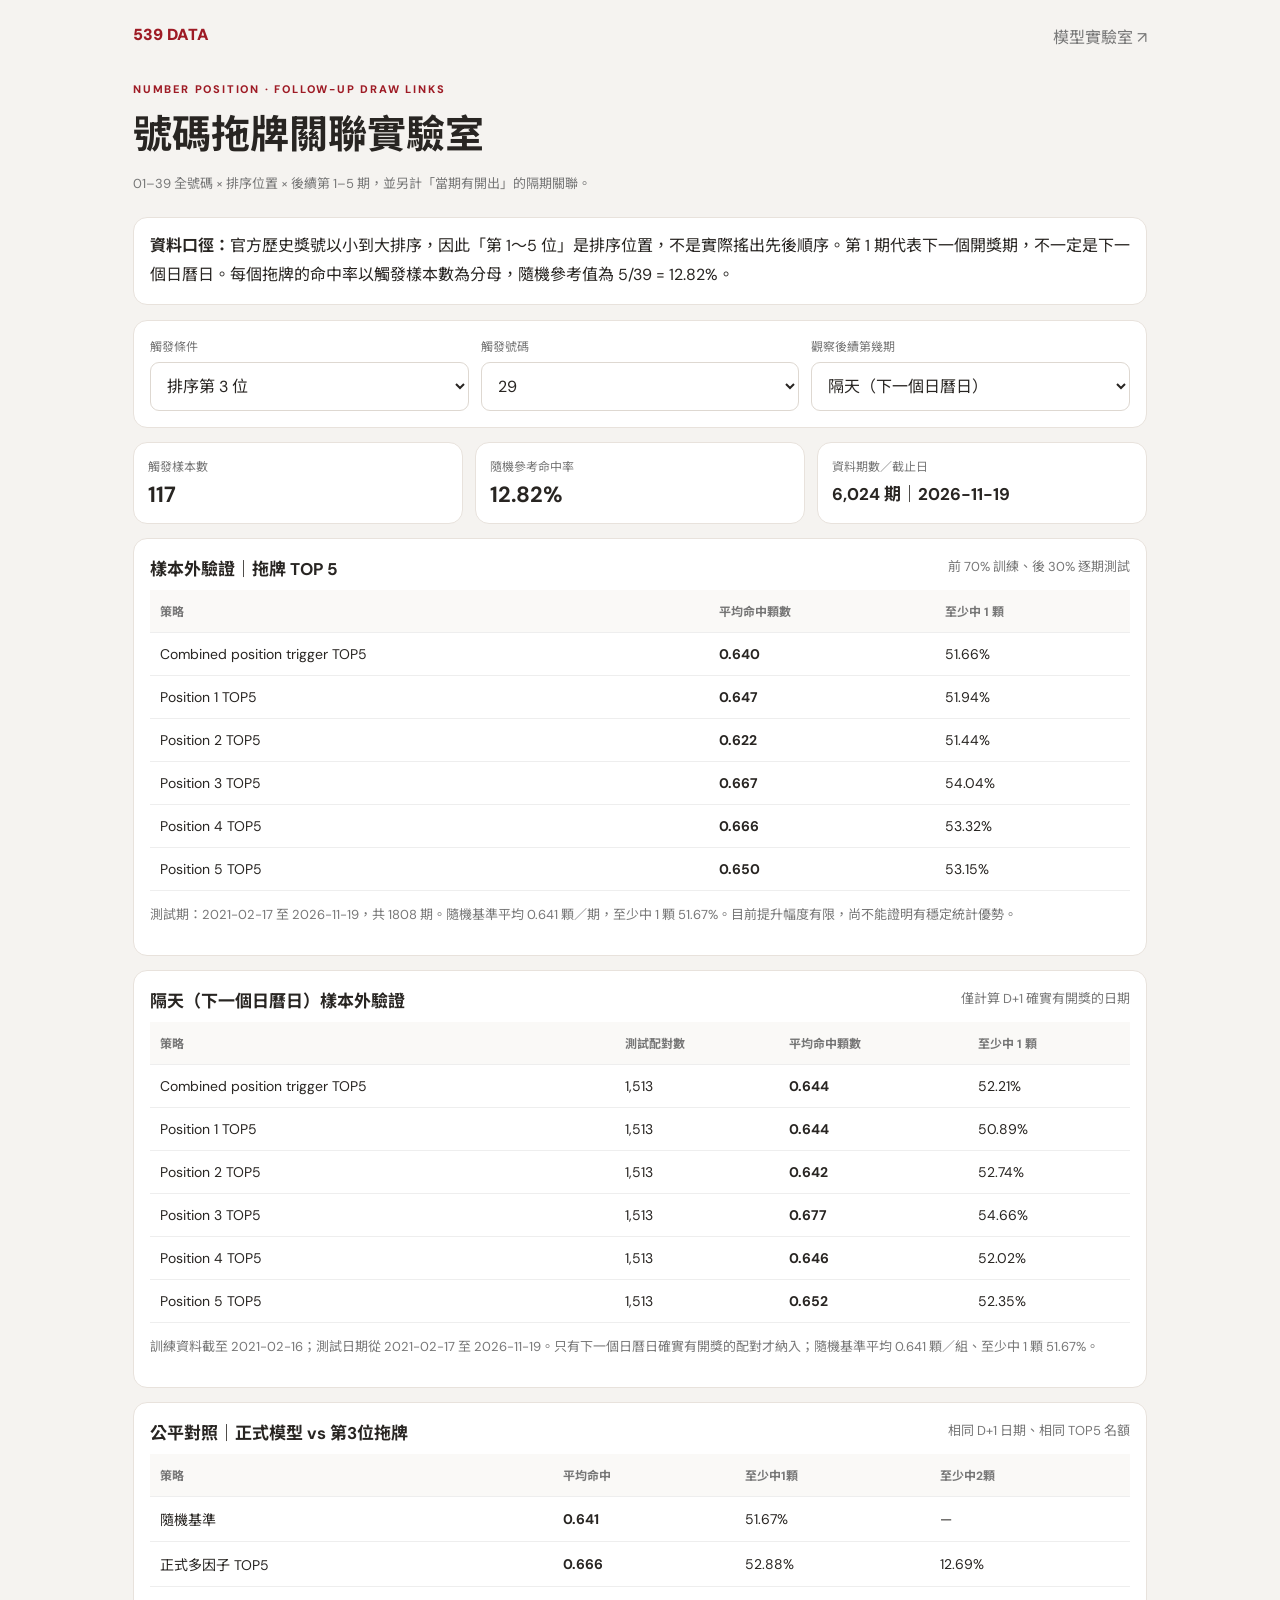
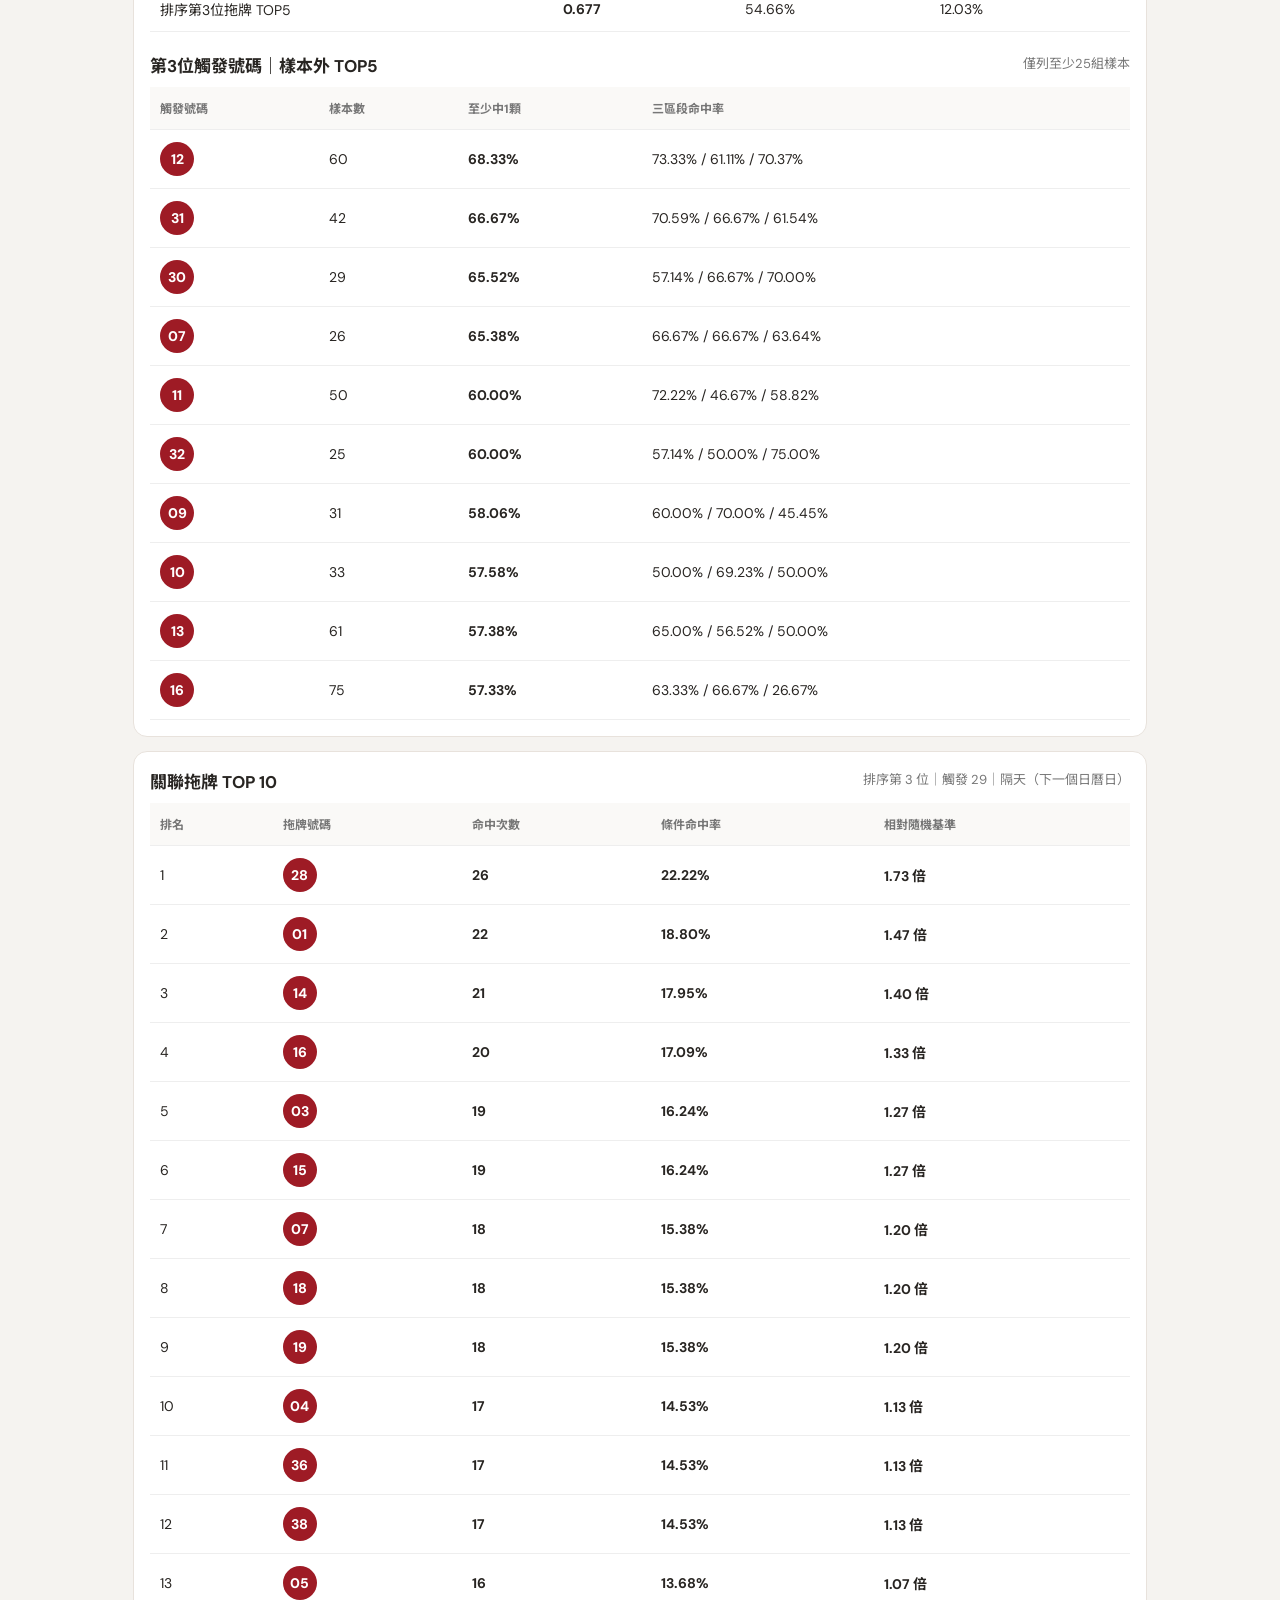
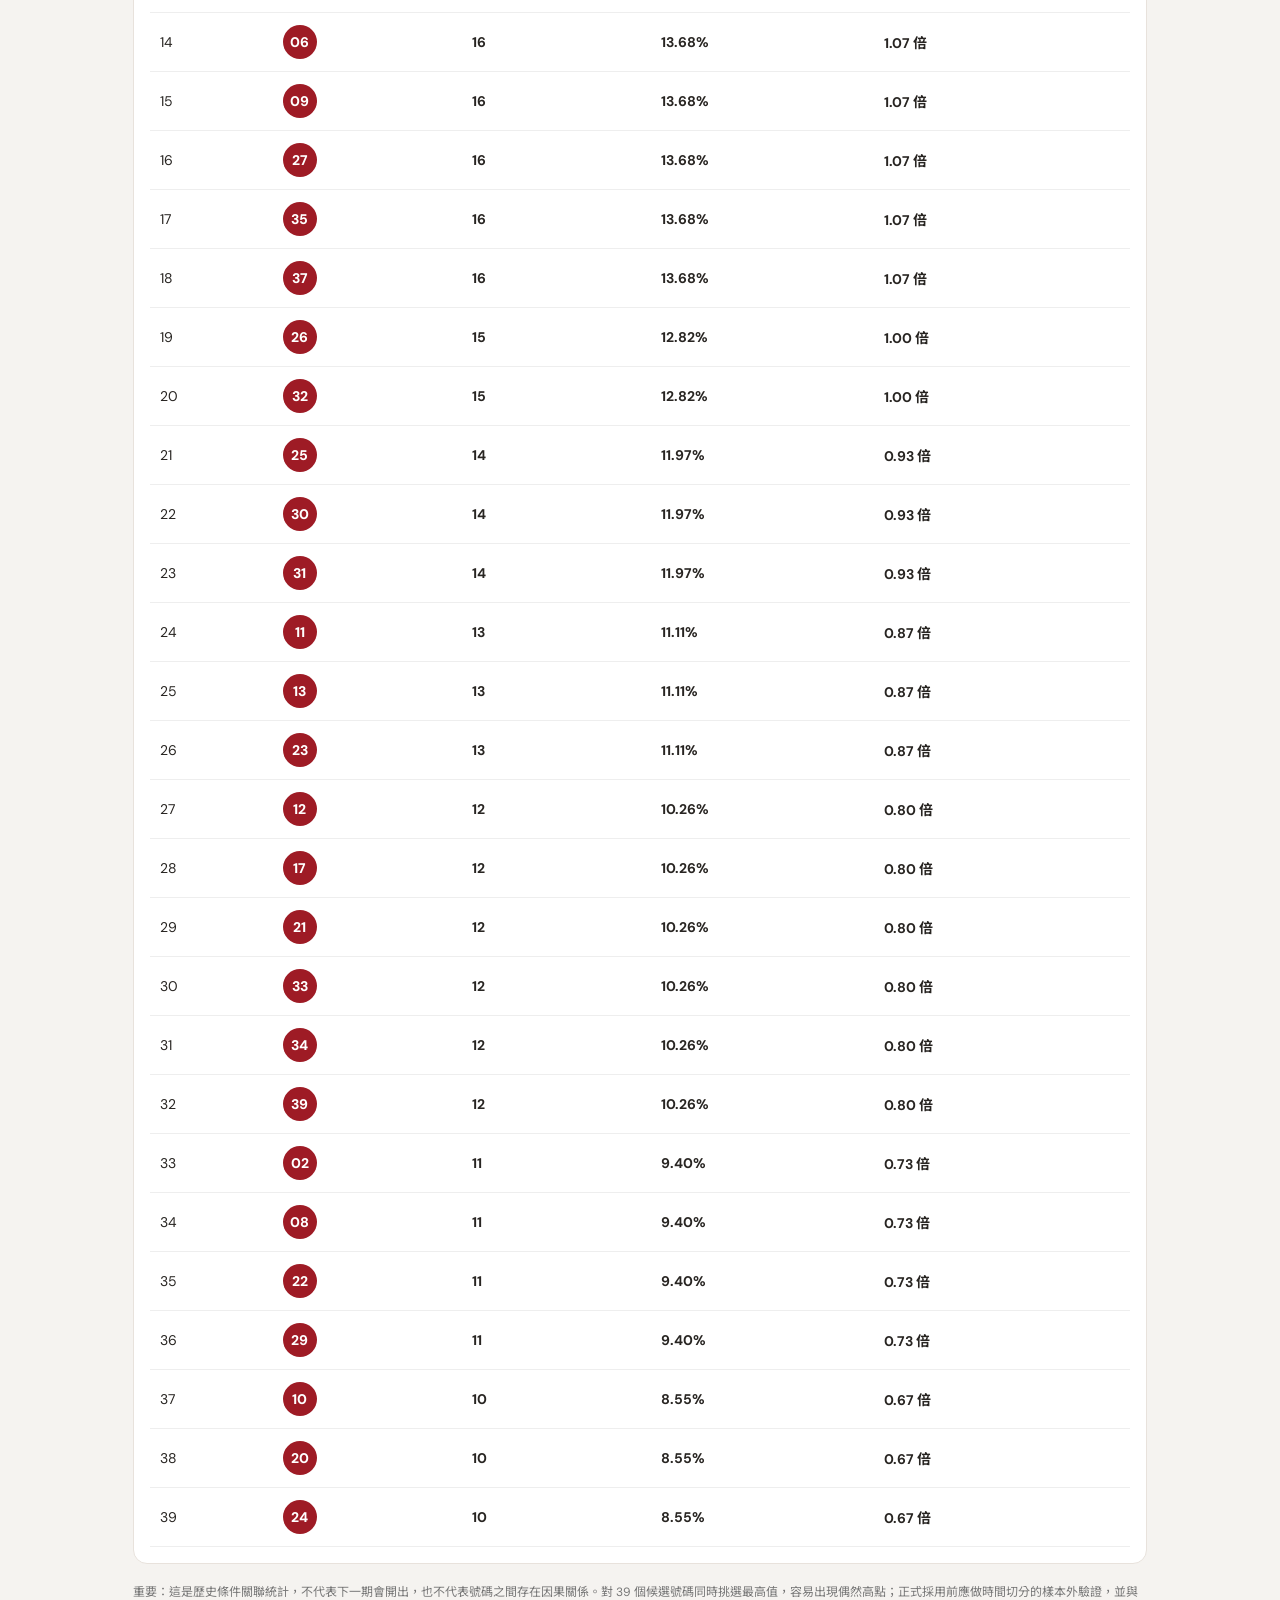
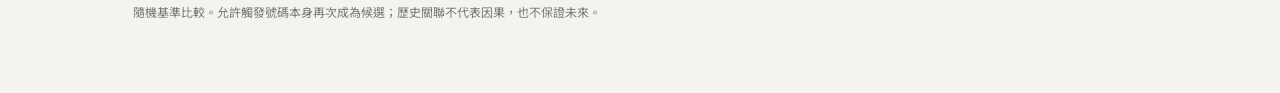
==== commit d5d671cd: "Show paired D+1 confidence intervals and McNemar result" ====
--- a/drag-lab.html
+++ b/drag-lab.html
@@ -38,7 +38,7 @@
    const vr=await fetch("./data/drag-validation539.json?v="+Date.now(),{cache:"no-store"});if(!vr.ok)throw Error("公平對照資料尚未部署");const v=await vr.json(),fmt=x=>(x*100).toFixed(2)+"%";
    const rows=[["隨機基準",v.randomBaseline.avgHits,v.randomBaseline.atLeast1,null],["正式多因子 TOP5",v.formalMultifactor.avgHits,v.formalMultifactor.atLeast1,v.formalMultifactor.atLeast2],["排序第3位拖牌 TOP5",v.position3DragTop5.avgHits,v.position3DragTop5.atLeast1,v.position3DragTop5.atLeast2]];
    $("#matchedRows").innerHTML=rows.map(x=>'<tr><td>'+x[0]+'</td><td><b>'+x[1].toFixed(3)+'</b></td><td>'+fmt(x[2])+'</td><td>'+(x[3]===null?"—":fmt(x[3]))+'</td></tr>').join("");
-   $("#matchedNote").textContent="同一組 "+v.testPairs.toLocaleString("zh-TW")+" 個有效 D→D+1 配對，測試日期 "+v.testFrom+" 至 "+v.dataThrough+"。第3位拖牌至少中1顆較正式模型高 "+((v.position3DragTop5.atLeast1-v.formalMultifactor.atLeast1)*100).toFixed(2)+" 個百分點，但至少中2顆較低；差異尚未證明具統計顯著性，正式預測權重維持不變。";
+   const pc=v.pairedComparison;if(pc){const pp=pc.mcnemar,pText=pp.exactTwoSidedP<0.001?"<0.001":pp.exactTwoSidedP.toFixed(3);$("#matchedNote").textContent="配對樣本："+pc.pairs.toLocaleString("zh-TW")+" 組。拖牌－正式模型：平均命中差 "+pc.avgHitsDifference.toFixed(3)+" 顆（7日區塊 bootstrap 95% CI "+pc.avgHitsDifference95CI.low.toFixed(3)+" 至 "+pc.avgHitsDifference95CI.high.toFixed(3)+"）；至少中1顆差 "+(pc.atLeast1Difference*100).toFixed(2)+" 個百分點（95% CI "+(pc.atLeast1Difference95CI.low*100).toFixed(2)+" 至 "+(pc.atLeast1Difference95CI.high*100).toFixed(2)+"）。至少中1顆配對不一致：拖牌勝 "+pp.dragOnly+" 組、正式模型勝 "+pp.formalOnly+" 組；McNemar exact p="+pText+"。區間跨0或 p 值不小，不能視為已證明優勢；正式模型權重維持不變。";}
    const qualified=v.byTrigger.filter(x=>x.samples>=25).sort((a,b)=>b.atLeast1-a.atLeast1);
    $("#triggerRows").innerHTML=qualified.slice(0,10).map(x=>'<tr><td><span class="ball">'+pad(x.trigger)+'</span></td><td>'+x.samples+'</td><td><b>'+fmt(x.atLeast1)+'</b></td><td>'+x.blocks.map(b=>b.samples?fmt(b.atLeast1):"—").join(" / ")+'</td></tr>').join("");
   }catch(e){$("#matchedRows").innerHTML='<tr><td colspan="4" class="empty">'+e.message+'</td></tr>';}
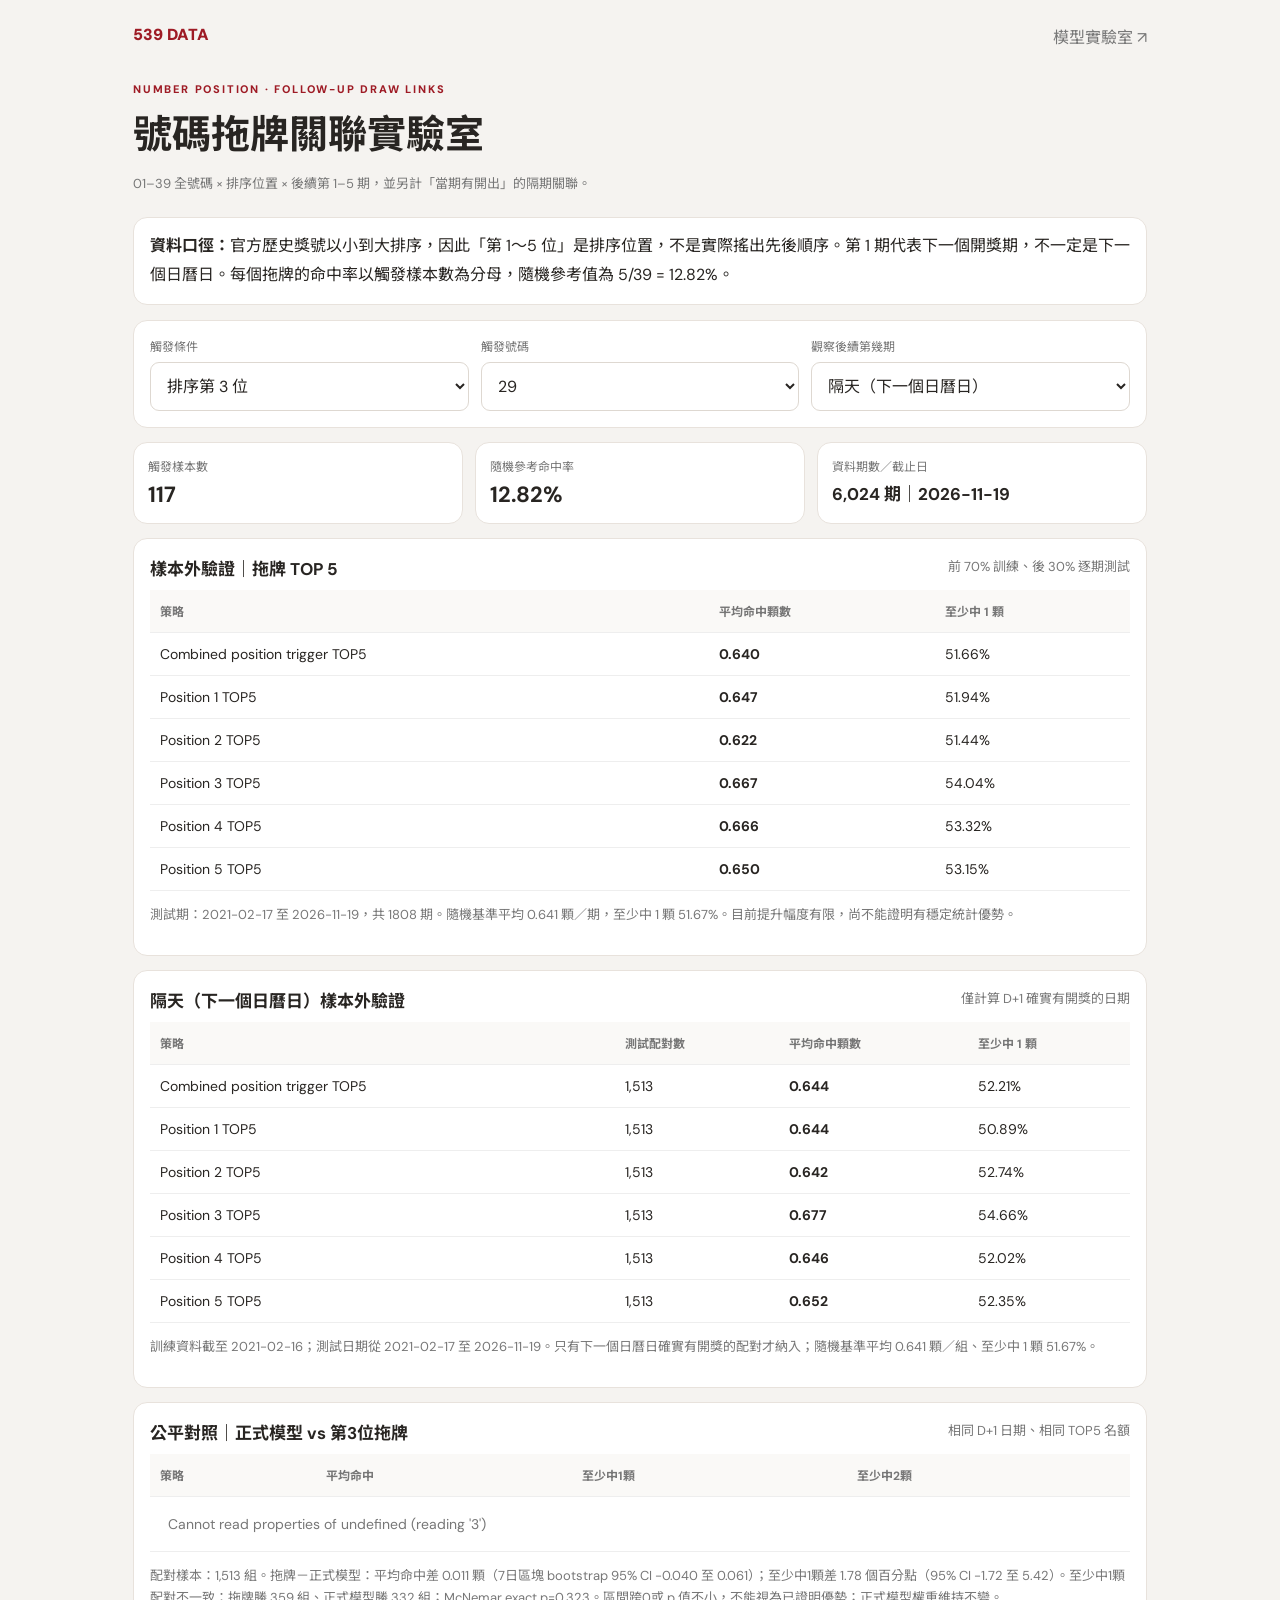
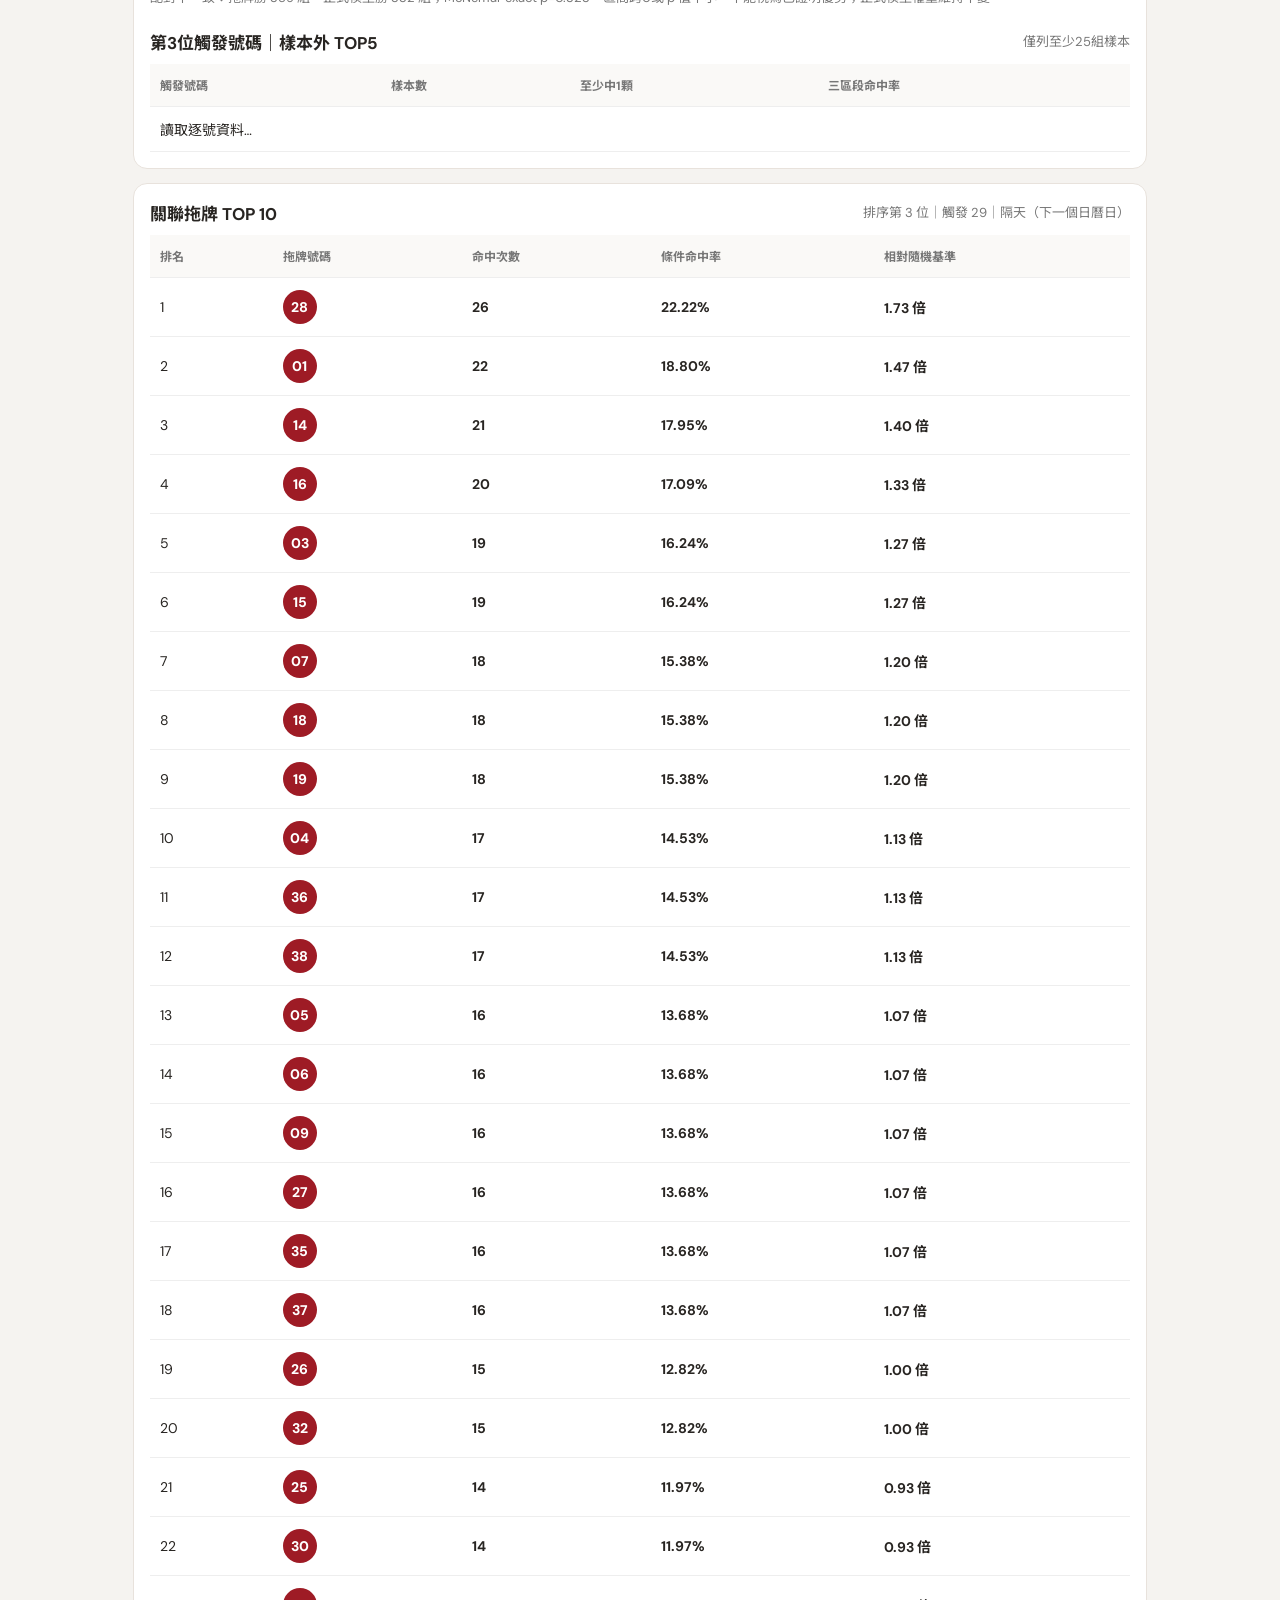
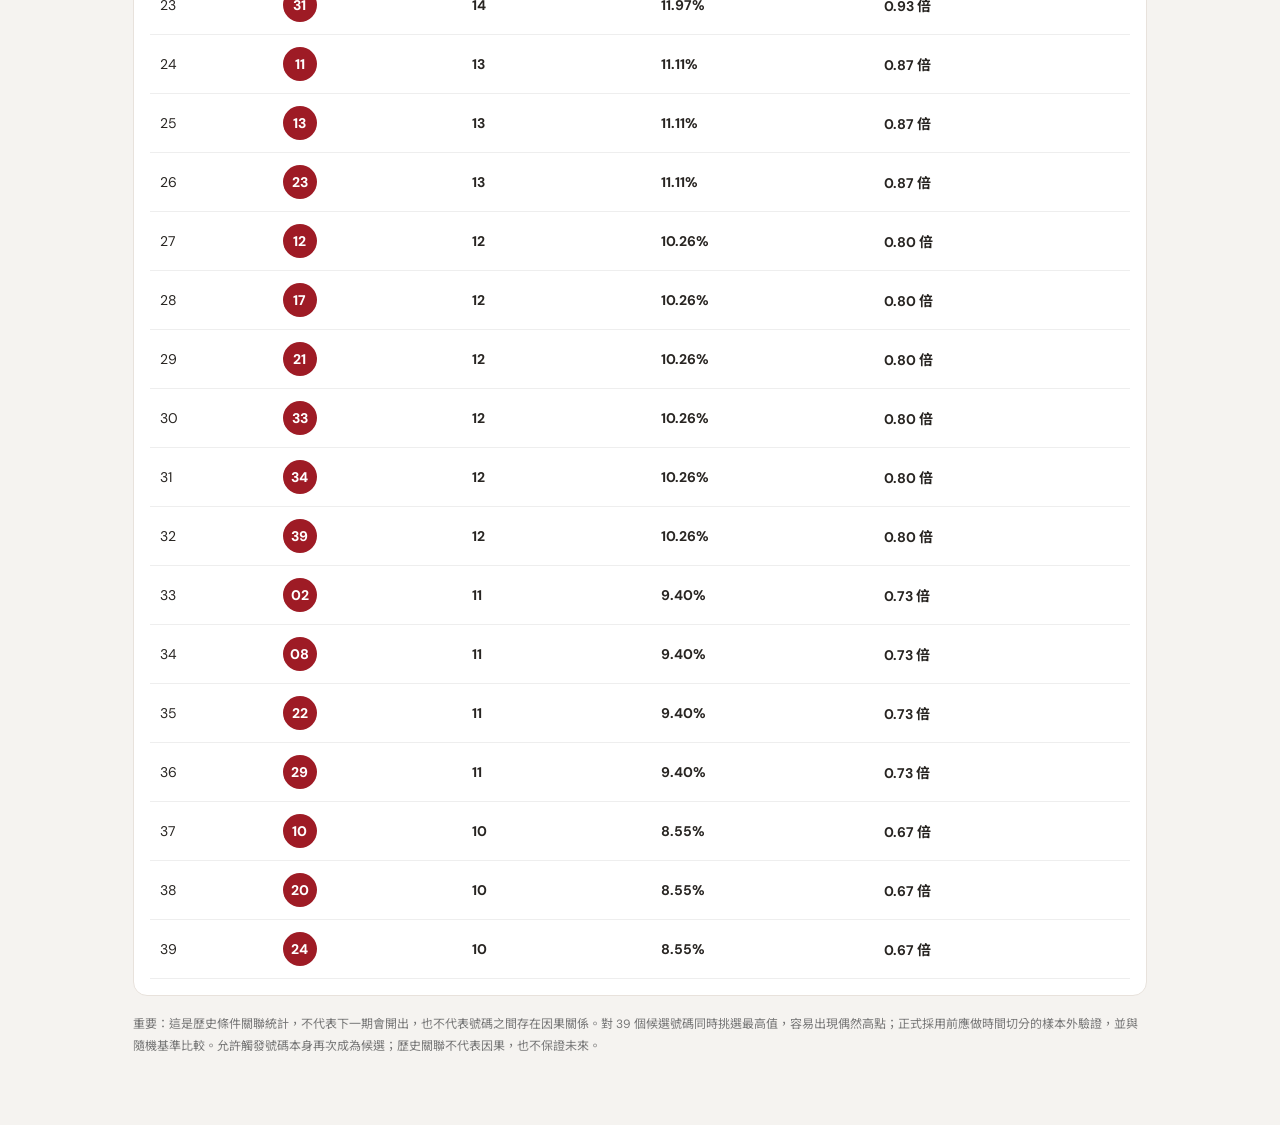
==== commit 7dd2a16e: "Add matched TOP3 TOP5 TOP10 comparison" ====
--- a/drag-lab.html
+++ b/drag-lab.html
@@ -39,7 +39,7 @@
    const rows=[["隨機基準",v.randomBaseline.avgHits,v.randomBaseline.atLeast1,null],["正式多因子 TOP5",v.formalMultifactor.avgHits,v.formalMultifactor.atLeast1,v.formalMultifactor.atLeast2],["排序第3位拖牌 TOP5",v.position3DragTop5.avgHits,v.position3DragTop5.atLeast1,v.position3DragTop5.atLeast2]];
    $("#matchedRows").innerHTML=rows.map(x=>'<tr><td>'+x[0]+'</td><td><b>'+x[1].toFixed(3)+'</b></td><td>'+fmt(x[2])+'</td><td>'+(x[3]===null?"—":fmt(x[3]))+'</td></tr>').join("");
    const pc=v.pairedComparison;if(pc){const pp=pc.mcnemar,pText=pp.exactTwoSidedP<0.001?"<0.001":pp.exactTwoSidedP.toFixed(3);$("#matchedNote").textContent="配對樣本："+pc.pairs.toLocaleString("zh-TW")+" 組。拖牌－正式模型：平均命中差 "+pc.avgHitsDifference.toFixed(3)+" 顆（7日區塊 bootstrap 95% CI "+pc.avgHitsDifference95CI.low.toFixed(3)+" 至 "+pc.avgHitsDifference95CI.high.toFixed(3)+"）；至少中1顆差 "+(pc.atLeast1Difference*100).toFixed(2)+" 個百分點（95% CI "+(pc.atLeast1Difference95CI.low*100).toFixed(2)+" 至 "+(pc.atLeast1Difference95CI.high*100).toFixed(2)+"）。至少中1顆配對不一致：拖牌勝 "+pp.dragOnly+" 組、正式模型勝 "+pp.formalOnly+" 組；McNemar exact p="+pText+"。區間跨0或 p 值不小，不能視為已證明優勢；正式模型權重維持不變。";}
-   const qualified=v.byTrigger.filter(x=>x.samples>=25).sort((a,b)=>b.atLeast1-a.atLeast1);
+   const sizeTable=document.createElement("div");sizeTable.className="tablewrap";sizeTable.style.marginTop="14px";sizeTable.innerHTML='<table><thead><tr><th>名額</th><th>正式模型至少中1顆</th><th>第3位拖牌至少中1顆</th><th>拖牌－正式差</th><th>McNemar p</th></tr></thead><tbody>'+[3,5,10].map(k=>{const z=v.bySelectionSize[k],p=z.paired.mcnemar.exactTwoSidedP;return '<tr><td>TOP'+k+'</td><td>'+fmt(z.formal.atLeast1)+'</td><td>'+fmt(z.position3Drag.atLeast1)+'</td><td>'+(z.paired.atLeast1Difference*100).toFixed(2)+' pp</td><td>'+(p<0.001?"<0.001":p.toFixed(3))+'</td></tr>'}).join('')+'</tbody></table>';$("#matchedNote").after(sizeTable);const qualified=v.byTrigger.filter(x=>x.samples>=25).sort((a,b)=>b.atLeast1-a.atLeast1);
    $("#triggerRows").innerHTML=qualified.slice(0,10).map(x=>'<tr><td><span class="ball">'+pad(x.trigger)+'</span></td><td>'+x.samples+'</td><td><b>'+fmt(x.atLeast1)+'</b></td><td>'+x.blocks.map(b=>b.samples?fmt(b.atLeast1):"—").join(" / ")+'</td></tr>').join("");
   }catch(e){$("#matchedRows").innerHTML='<tr><td colspan="4" class="empty">'+e.message+'</td></tr>';}
   function render(){const p=Number($("#mode").value),n=Number(number.value),lag=$("#lag").value,item=lag==="day+1"?d.nextDayRecords?.find(x=>x.position===p&&x.trigger===n):d.records.find(x=>x.position===p&&x.trigger===n&&x.lag===Number(lag));if(!item)throw Error("找不到對應統計");
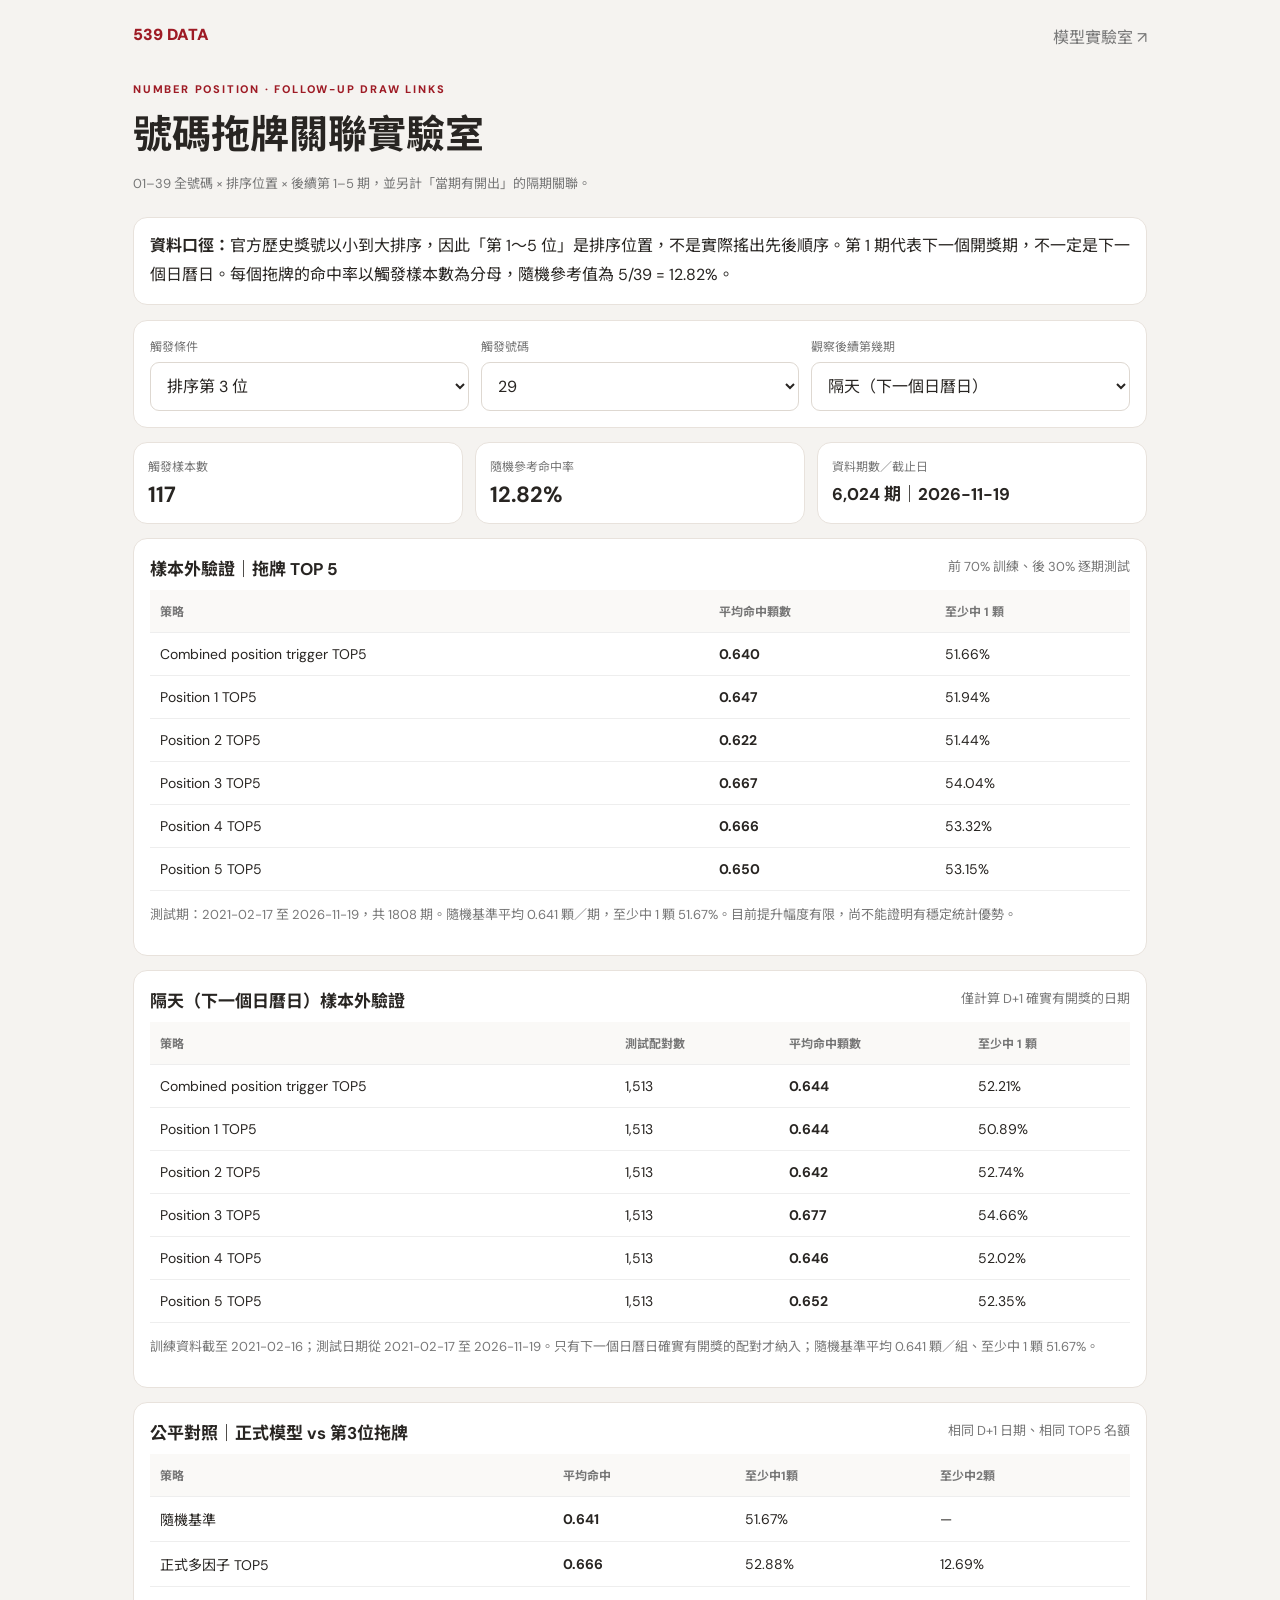
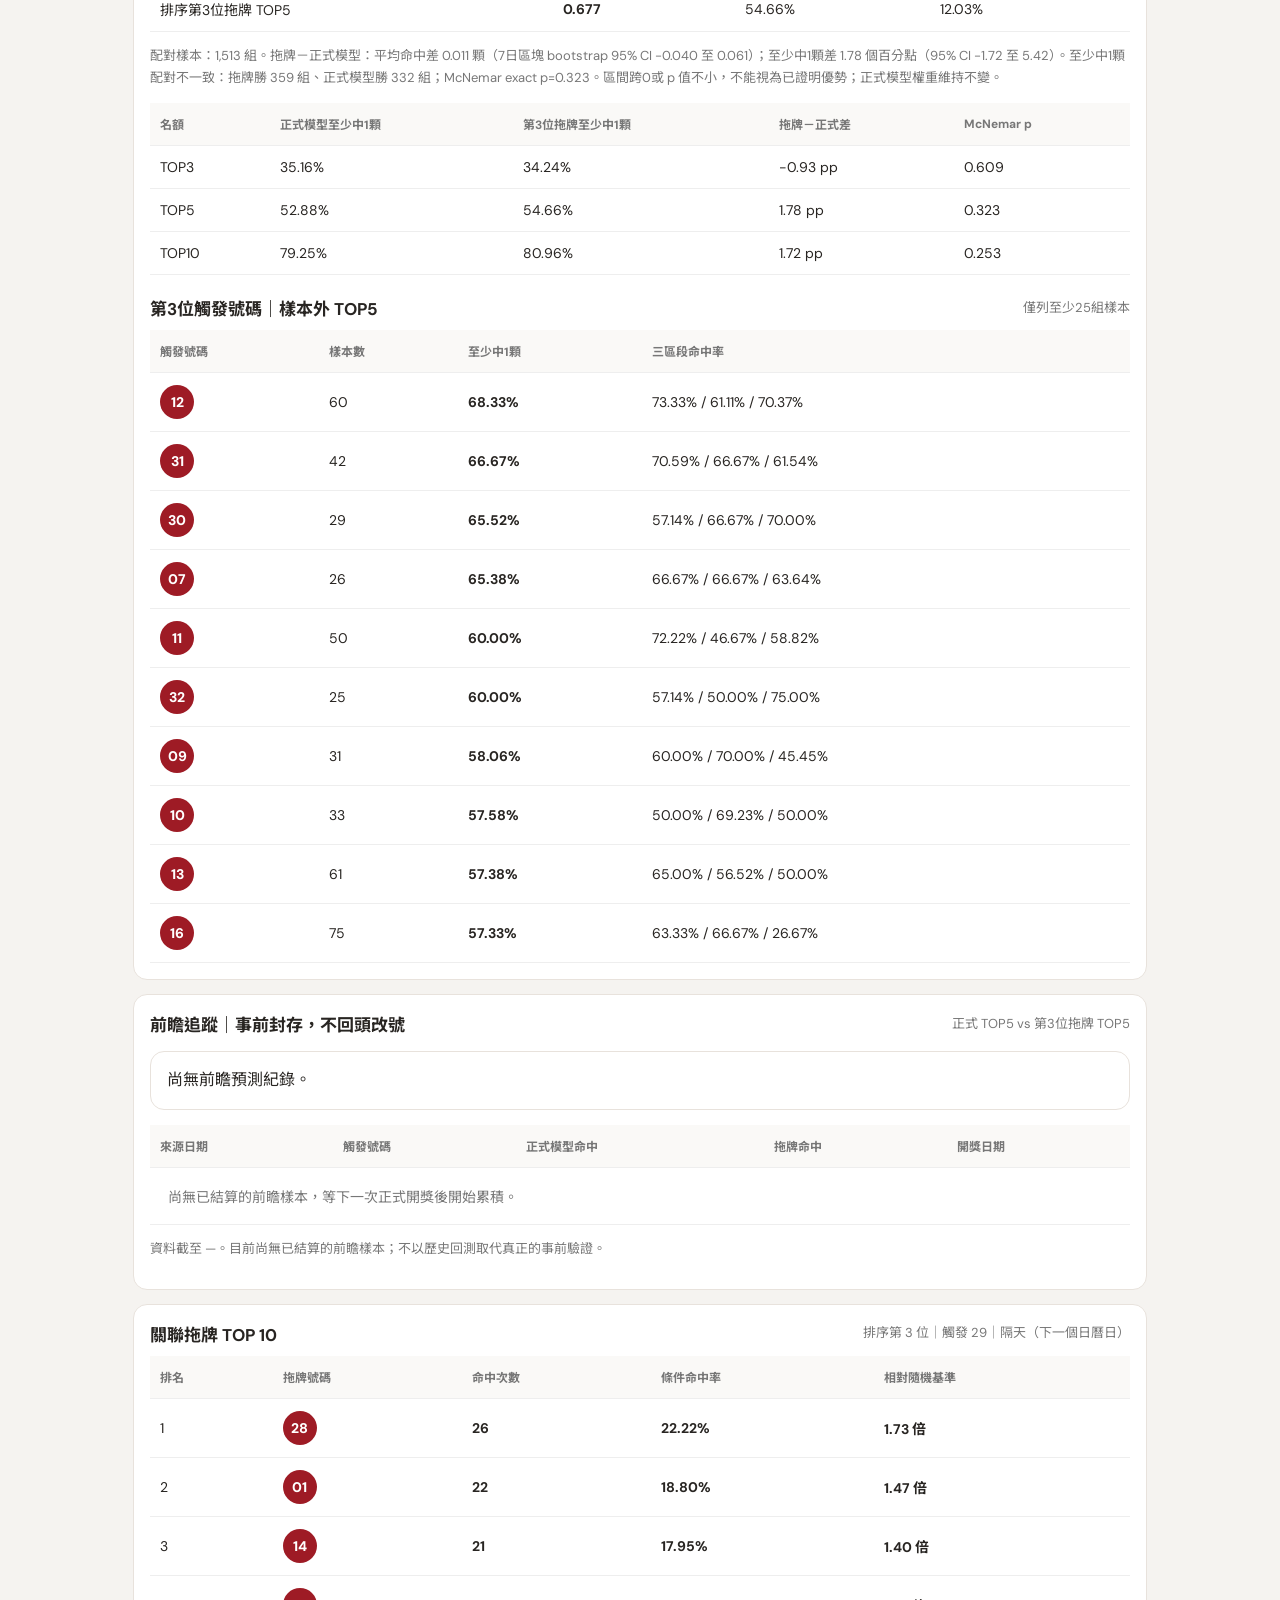
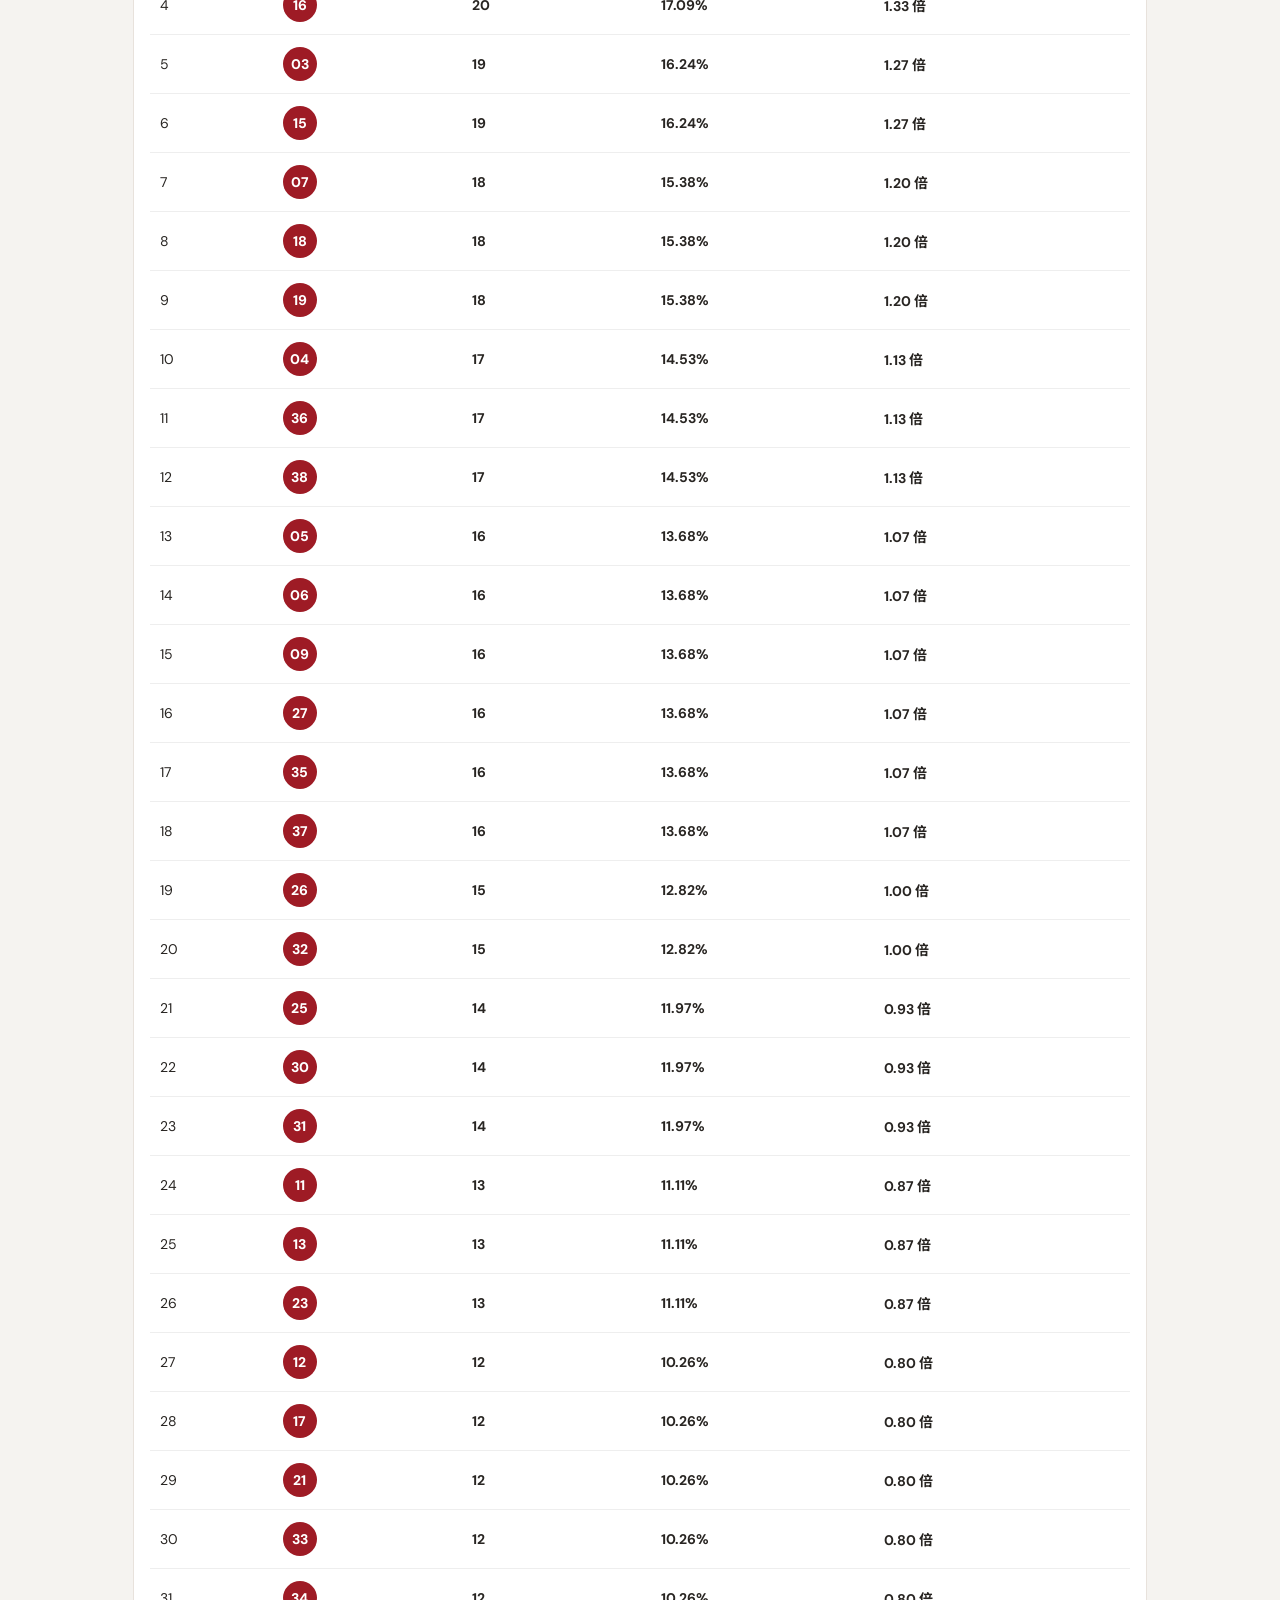
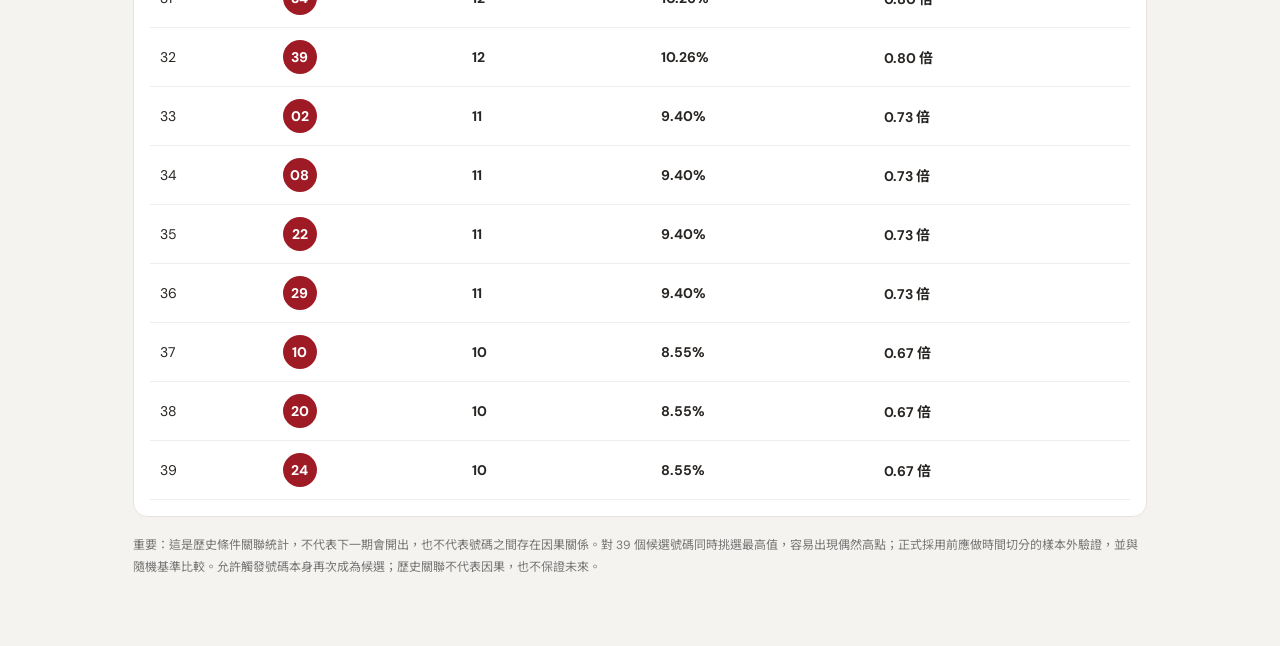
==== commit 2929ca99: "Show sealed forward drag forecasts and actual settlements" ====
--- a/drag-lab.html
+++ b/drag-lab.html
@@ -22,6 +22,7 @@
 <section class="panel"><div class="panel-head"><h2>樣本外驗證｜拖牌 TOP 5</h2><span class="muted">前 70% 訓練、後 30% 逐期測試</span></div><div class="tablewrap"><table><thead><tr><th>策略</th><th>平均命中顆數</th><th>至少中 1 顆</th></tr></thead><tbody id="validationRows"><tr><td colspan="3">讀取驗證資料…</td></tr></tbody></table></div><p class="muted" id="validationNote"></p></section>
 <section class="panel"><div class="panel-head"><h2>隔天（下一個日曆日）樣本外驗證</h2><span class="muted">僅計算 D+1 確實有開獎的日期</span></div><div class="tablewrap"><table><thead><tr><th>策略</th><th>測試配對數</th><th>平均命中顆數</th><th>至少中 1 顆</th></tr></thead><tbody id="nextDayValidationRows"><tr><td colspan="4">讀取驗證資料…</td></tr></tbody></table></div><p class="muted" id="nextDayValidationNote"></p></section>
 <section class="panel"><div class="panel-head"><h2>公平對照｜正式模型 vs 第3位拖牌</h2><span class="muted">相同 D+1 日期、相同 TOP5 名額</span></div><div class="tablewrap"><table><thead><tr><th>策略</th><th>平均命中</th><th>至少中1顆</th><th>至少中2顆</th></tr></thead><tbody id="matchedRows"><tr><td colspan="4">讀取公平對照資料…</td></tr></tbody></table></div><p class="muted" id="matchedNote"></p><div class="panel-head" style="margin-top:20px"><h2>第3位觸發號碼｜樣本外 TOP5</h2><span class="muted">僅列至少25組樣本</span></div><div class="tablewrap"><table><thead><tr><th>觸發號碼</th><th>樣本數</th><th>至少中1顆</th><th>三區段命中率</th></tr></thead><tbody id="triggerRows"><tr><td colspan="4">讀取逐號資料…</td></tr></tbody></table></div></section>
+<section class="panel"><div class="panel-head"><h2>前瞻追蹤｜事前封存，不回頭改號</h2><span class="muted">正式 TOP5 vs 第3位拖牌 TOP5</span></div><div id="forwardCurrent" class="notice">讀取最新事前預測…</div><div class="tablewrap"><table><thead><tr><th>來源日期</th><th>觸發號碼</th><th>正式模型命中</th><th>拖牌命中</th><th>開獎日期</th></tr></thead><tbody id="forwardRows"><tr><td colspan="5">讀取前瞻結算紀錄…</td></tr></tbody></table></div><p class="muted" id="forwardNote">只記錄預測建立後的官方開獎結果；週末或休市日沒有 D+1 開獎時，另行標示，不把下一期誤當隔天。</p></section>
 <section class="panel"><div class="panel-head"><h2>關聯拖牌 TOP 10</h2><span class="muted" id="caption">—</span></div><div class="tablewrap"><table><thead><tr><th>排名</th><th>拖牌號碼</th><th>命中次數</th><th>條件命中率</th><th>相對隨機基準</th></tr></thead><tbody id="rows"><tr><td colspan="5">載入分析資料中…</td></tr></tbody></table></div></section>
 <p class="foot">重要：這是歷史條件關聯統計，不代表下一期會開出，也不代表號碼之間存在因果關係。對 39 個候選號碼同時挑選最高值，容易出現偶然高點；正式採用前應做時間切分的樣本外驗證，並與隨機基準比較。允許觸發號碼本身再次成為候選；歷史關聯不代表因果，也不保證未來。</p>
 </main>
@@ -42,6 +43,19 @@
    const sizeTable=document.createElement("div");sizeTable.className="tablewrap";sizeTable.style.marginTop="14px";sizeTable.innerHTML='<table><thead><tr><th>名額</th><th>正式模型至少中1顆</th><th>第3位拖牌至少中1顆</th><th>拖牌－正式差</th><th>McNemar p</th></tr></thead><tbody>'+[3,5,10].map(k=>{const z=v.bySelectionSize[k],p=z.paired.mcnemar.exactTwoSidedP;return '<tr><td>TOP'+k+'</td><td>'+fmt(z.formal.atLeast1)+'</td><td>'+fmt(z.position3Drag.atLeast1)+'</td><td>'+(z.paired.atLeast1Difference*100).toFixed(2)+' pp</td><td>'+(p<0.001?"<0.001":p.toFixed(3))+'</td></tr>'}).join('')+'</tbody></table>';$("#matchedNote").after(sizeTable);const qualified=v.byTrigger.filter(x=>x.samples>=25).sort((a,b)=>b.atLeast1-a.atLeast1);
    $("#triggerRows").innerHTML=qualified.slice(0,10).map(x=>'<tr><td><span class="ball">'+pad(x.trigger)+'</span></td><td>'+x.samples+'</td><td><b>'+fmt(x.atLeast1)+'</b></td><td>'+x.blocks.map(b=>b.samples?fmt(b.atLeast1):"—").join(" / ")+'</td></tr>').join("");
   }catch(e){$("#matchedRows").innerHTML='<tr><td colspan="4" class="empty">'+e.message+'</td></tr>';}
+  try{
+   const fr=await fetch("./data/drag-forward539.json?v="+Date.now(),{cache:"no-store"});
+   if(!fr.ok)throw Error("前瞻紀錄尚未部署");
+   const fd=await fr.json(),items=fd.predictions||[],latest=items.at(-1),settled=items.filter(x=>x.result).slice(-10).reverse();
+   if(latest){
+    const pending=latest.result?"已結算":"等待下一期官方開獎";
+    $("#forwardCurrent").innerHTML='<b>最新封存｜'+latest.sourceDate+' → '+(latest.result?.date||"待開獎")+'</b><br>觸發：排序第3位 <span class="ball">'+pad(latest.triggerNumber)+'</span>｜歷史觸發樣本 '+latest.trainingPairs+' 組｜'+pending+'<br><span class="muted">正式 TOP5：</span>'+latest.formalTop5.map(n=>'<span class="ball">'+pad(n)+'</span>').join(" ")+'<br><span class="muted">拖牌 TOP5：</span>'+latest.dragTop5.map(n=>'<span class="ball">'+pad(n)+'</span>').join(" ")+'<br><span class="muted">D+1 目標日期：'+latest.calendarNextDay.targetDate+'（僅當日有開獎才結算）</span>';
+   }else{$("#forwardCurrent").textContent="尚無前瞻預測紀錄。"}
+   $("#forwardRows").innerHTML=settled.length?settled.map(x=>'<tr><td>'+x.sourceDate+'</td><td>'+pad(x.triggerNumber)+'</td><td><b>'+x.result.formalHitCount+'</b> 顆</td><td><b>'+x.result.dragHitCount+'</b> 顆</td><td>'+x.result.date+'</td></tr>').join(""):'<tr><td colspan="5" class="empty">尚無已結算的前瞻樣本，等下一次正式開獎後開始累積。</td></tr>';
+   const n=settled.length;
+   if(n){const fh=settled.reduce((a,x)=>a+x.result.formalHitCount,0),dh=settled.reduce((a,x)=>a+x.result.dragHitCount,0);$("#forwardNote").textContent="最近 "+n+" 組事前封存結果：正式模型平均 "+(fh/n).toFixed(3)+" 顆，拖牌平均 "+(dh/n).toFixed(3)+" 顆。樣本仍少，僅作追蹤，不代表穩定優勢。";}
+   else $("#forwardNote").textContent="資料截至 "+(fd.dataThrough||"—")+"。目前尚無已結算的前瞻樣本；不以歷史回測取代真正的事前驗證。";
+  }catch(e){$("#forwardCurrent").textContent=e.message;$("#forwardRows").innerHTML='<tr><td colspan="5" class="empty">'+e.message+'</td></tr>';}
   function render(){const p=Number($("#mode").value),n=Number(number.value),lag=$("#lag").value,item=lag==="day+1"?d.nextDayRecords?.find(x=>x.position===p&&x.trigger===n):d.records.find(x=>x.position===p&&x.trigger===n&&x.lag===Number(lag));if(!item)throw Error("找不到對應統計");
    $("#samples").textContent=item.opportunities.toLocaleString("zh-TW");$("#caption").textContent=(p===0?"當期有開出":("排序第 "+p+" 位"))+"｜觸發 "+pad(n)+"｜"+(lag==="day+1"?"隔天（下一個日曆日）":"後續第 "+lag+" 期");
    $("#rows").innerHTML=item.top.map((x,i)=>'<tr><td>'+(i+1)+'</td><td><span class="ball">'+pad(x.number)+'</span></td><td><b>'+x.hits+'</b></td><td><b>'+ (x.rate*100).toFixed(2)+'%</b></td><td class="lift">'+x.lift.toFixed(2)+' 倍</td></tr>').join("");
